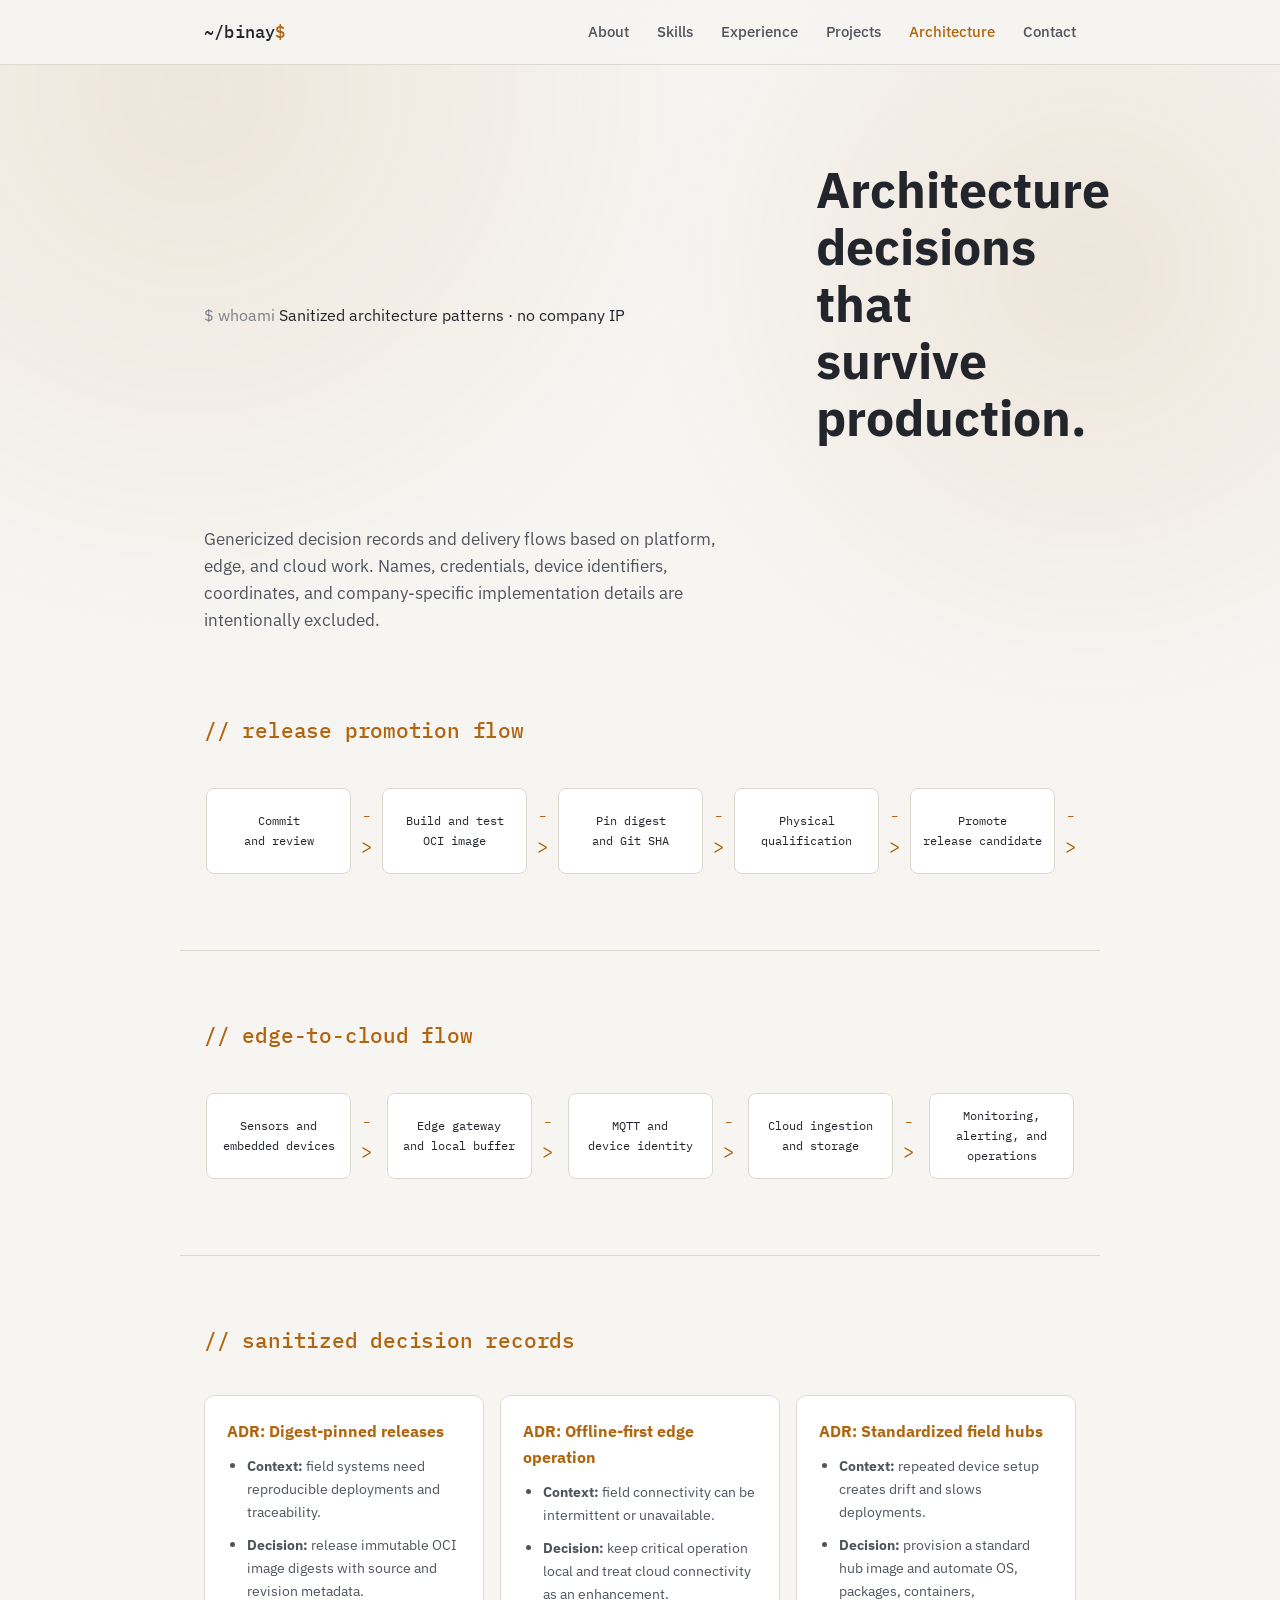
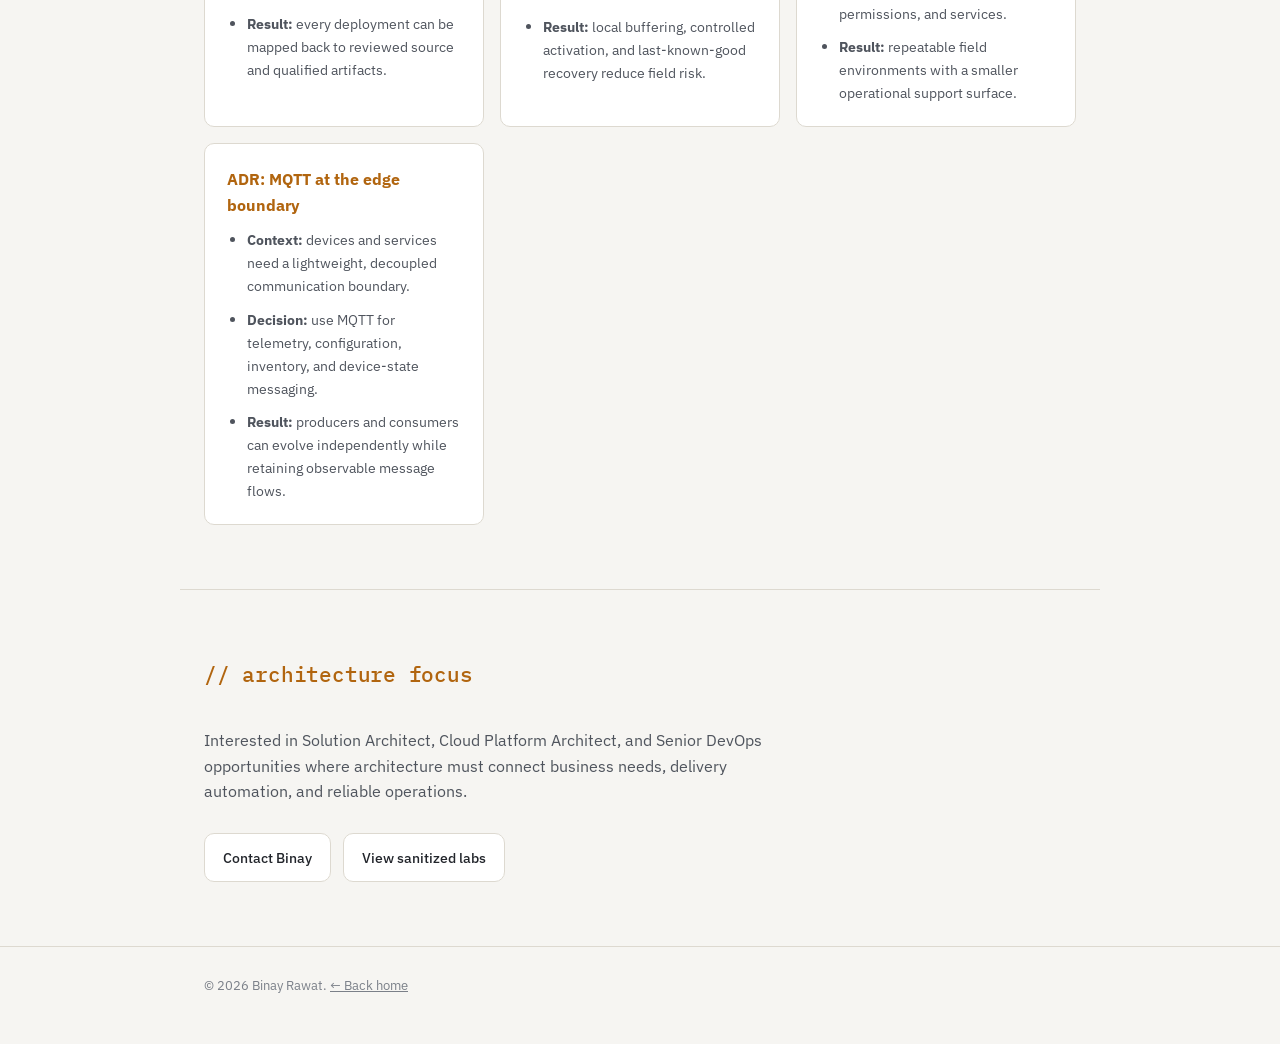
==== architecture.html @ 3ea73bff "Add sanitized architecture patterns" ====
<!DOCTYPE html>
<html lang="en">
<head>
<meta charset="UTF-8" />
<meta name="viewport" content="width=device-width, initial-scale=1.0" />
<title>Architecture — Binay Rawat</title>
<meta name="description" content="Sanitized architecture decisions and delivery flows by Binay Rawat." />
<link rel="icon" href="data:image/svg+xml,<svg xmlns=%22http://www.w3.org/2000/svg%22 viewBox=%220 0 100 100%22><text y=%22.9em%22 font-size=%2290%22>☁️</text></svg>" />
<link rel="preconnect" href="https://fonts.googleapis.com">
<link rel="preconnect" href="https://fonts.gstatic.com" crossorigin>
<link href="https://fonts.googleapis.com/css2?family=IBM+Plex+Sans:wght@400;500;600;700&family=IBM+Plex+Mono:wght@400;500;600&display=swap" rel="stylesheet">
<link rel="stylesheet" href="style.css" />
</head>
<body>

<div class="bg-grid" aria-hidden="true"></div>

<header class="site-header">
  <div class="wrap header-inner">
    <a class="brand" href="index.html">~/binay<span class="dot">$</span></a>
    <nav class="nav" id="nav">
      <a href="index.html#about">About</a>
      <a href="index.html#skills">Skills</a>
      <a href="index.html#experience">Experience</a>
      <a href="projects.html">Projects</a>
      <a href="architecture.html" class="nav-cta">Architecture</a>
      <a href="index.html#contact">Contact</a>
    </nav>
    <button class="nav-toggle" id="navToggle" aria-label="Toggle navigation" aria-expanded="false">
      <span></span><span></span><span></span>
    </button>
  </div>
</header>

<main>
  <section class="hero wrap" style="padding-bottom: 40px;">
    <p class="eyebrow">Sanitized architecture patterns · no company IP</p>
    <h1>Architecture decisions that survive production.</h1>
    <p class="hero-sub">
      Genericized decision records and delivery flows based on platform, edge, and cloud work.
      Names, credentials, device identifiers, coordinates, and company-specific implementation
      details are intentionally excluded.
    </p>
  </section>

  <section class="section wrap reveal" style="border-top: none; padding-top: 0;">
    <h2 class="section-title"><span>// release promotion flow</span></h2>
    <div class="flow" aria-label="Release promotion flow">
      <div class="flow-node">Commit<br>and review</div>
      <div class="flow-arrow">-&gt;</div>
      <div class="flow-node">Build and test<br>OCI image</div>
      <div class="flow-arrow">-&gt;</div>
      <div class="flow-node">Pin digest<br>and Git SHA</div>
      <div class="flow-arrow">-&gt;</div>
      <div class="flow-node">Physical<br>qualification</div>
      <div class="flow-arrow">-&gt;</div>
      <div class="flow-node">Promote<br>release candidate</div>
      <div class="flow-arrow">-&gt;</div>
      <div class="flow-node">Activate with<br>last-known-good fallback</div>
    </div>
  </section>

  <section class="section wrap reveal">
    <h2 class="section-title"><span>// edge-to-cloud flow</span></h2>
    <div class="flow" aria-label="Edge to cloud data flow">
      <div class="flow-node">Sensors and<br>embedded devices</div>
      <div class="flow-arrow">-&gt;</div>
      <div class="flow-node">Edge gateway<br>and local buffer</div>
      <div class="flow-arrow">-&gt;</div>
      <div class="flow-node">MQTT and<br>device identity</div>
      <div class="flow-arrow">-&gt;</div>
      <div class="flow-node">Cloud ingestion<br>and storage</div>
      <div class="flow-arrow">-&gt;</div>
      <div class="flow-node">Monitoring,<br>alerting, and operations</div>
    </div>
  </section>

  <section class="section wrap reveal">
    <h2 class="section-title"><span>// sanitized decision records</span></h2>
    <div class="architecture-grid">
      <article class="architecture-card">
        <h3>ADR: Digest-pinned releases</h3>
        <ul class="decision-list">
          <li><strong>Context:</strong> field systems need reproducible deployments and traceability.</li>
          <li><strong>Decision:</strong> release immutable OCI image digests with source and revision metadata.</li>
          <li><strong>Result:</strong> every deployment can be mapped back to reviewed source and qualified artifacts.</li>
        </ul>
      </article>
      <article class="architecture-card">
        <h3>ADR: Offline-first edge operation</h3>
        <ul class="decision-list">
          <li><strong>Context:</strong> field connectivity can be intermittent or unavailable.</li>
          <li><strong>Decision:</strong> keep critical operation local and treat cloud connectivity as an enhancement.</li>
          <li><strong>Result:</strong> local buffering, controlled activation, and last-known-good recovery reduce field risk.</li>
        </ul>
      </article>
      <article class="architecture-card">
        <h3>ADR: Standardized field hubs</h3>
        <ul class="decision-list">
          <li><strong>Context:</strong> repeated device setup creates drift and slows deployments.</li>
          <li><strong>Decision:</strong> provision a standard hub image and automate OS, packages, containers, permissions, and services.</li>
          <li><strong>Result:</strong> repeatable field environments with a smaller operational support surface.</li>
        </ul>
      </article>
      <article class="architecture-card">
        <h3>ADR: MQTT at the edge boundary</h3>
        <ul class="decision-list">
          <li><strong>Context:</strong> devices and services need a lightweight, decoupled communication boundary.</li>
          <li><strong>Decision:</strong> use MQTT for telemetry, configuration, inventory, and device-state messaging.</li>
          <li><strong>Result:</strong> producers and consumers can evolve independently while retaining observable message flows.</li>
        </ul>
      </article>
    </div>
  </section>

  <section class="section wrap reveal contact-section">
    <h2 class="section-title"><span>// architecture focus</span></h2>
    <p class="contact-lead">
      Interested in Solution Architect, Cloud Platform Architect, and Senior DevOps opportunities
      where architecture must connect business needs, delivery automation, and reliable operations.
    </p>
    <div class="contact-links">
      <a class="contact-link" href="index.html#contact">Contact Binay</a>
      <a class="contact-link" href="projects.html">View sanitized labs</a>
    </div>
  </section>
</main>

<footer class="site-footer">
  <div class="wrap">
    <p>© <span id="year"></span> Binay Rawat. <a href="index.html" class="footer-link">← Back home</a></p>
  </div>
</footer>

<script src="script.js"></script>
</body>
</html>
---- style.css ----
:root {
  --bg: #14171d;
  --bg-alt: #191d24;
  --surface: #1d222a;
  --surface-hover: #242a34;
  --border: #2c323c;
  --text: #e9ebee;
  --text-dim: #a3a9b3;
  --text-dimmer: #6f7580;
  --accent: #e8a33d;
  --accent-strong: #f2b955;
  --accent-soft: rgba(232, 163, 61, 0.14);
  --ok: #6fbf8b;
  --radius: 10px;
  --max-width: 920px;
  --font-display: 'IBM Plex Sans', system-ui, sans-serif;
  --font-mono: 'IBM Plex Mono', ui-monospace, SFMono-Regular, Menlo, monospace;
  --font-body: 'IBM Plex Sans', system-ui, -apple-system, sans-serif;
}

@media (prefers-color-scheme: light) {
  :root:not([data-theme="dark"]) {
    --bg: #f6f5f2;
    --bg-alt: #ffffff;
    --surface: #ffffff;
    --surface-hover: #efede8;
    --border: #ddd9d0;
    --text: #22252b;
    --text-dim: #4f545d;
    --text-dimmer: #7b8089;
    --accent: #b1650f;
    --accent-strong: #8f5109;
    --accent-soft: rgba(177, 101, 15, 0.1);
    --ok: #2f7d52;
  }
}

:root[data-theme="dark"] {
  --bg: #14171d;
  --bg-alt: #191d24;
  --surface: #1d222a;
  --surface-hover: #242a34;
  --border: #2c323c;
  --text: #e9ebee;
  --text-dim: #a3a9b3;
  --text-dimmer: #6f7580;
  --accent: #e8a33d;
  --accent-strong: #f2b955;
  --accent-soft: rgba(232, 163, 61, 0.14);
  --ok: #6fbf8b;
}

* { box-sizing: border-box; }

html { scroll-behavior: smooth; }

body {
  margin: 0;
  background: var(--bg);
  color: var(--text);
  font-family: var(--font-body);
  line-height: 1.6;
  -webkit-font-smoothing: antialiased;
}

.wrap {
  max-width: var(--max-width);
  margin: 0 auto;
  padding: 0 24px;
}

.bg-grid {
  position: fixed;
  inset: 0;
  z-index: -1;
  background-image:
    radial-gradient(circle at 15% 10%, var(--accent-soft), transparent 40%),
    radial-gradient(circle at 85% 30%, var(--accent-soft), transparent 35%);
  pointer-events: none;
}

/* Header */
.site-header {
  position: sticky;
  top: 0;
  z-index: 50;
  background: color-mix(in srgb, var(--bg) 85%, transparent);
  backdrop-filter: blur(10px);
  border-bottom: 1px solid var(--border);
}

.header-inner {
  display: flex;
  align-items: center;
  justify-content: space-between;
  height: 64px;
}

.brand {
  font-family: var(--font-mono);
  font-weight: 500;
  font-size: 1.05rem;
  color: var(--text);
  text-decoration: none;
  letter-spacing: 0.01em;
}
.brand .dot {
  color: var(--accent);
  animation: blink 1.4s steps(1) infinite;
}
@media (prefers-reduced-motion: reduce) {
  .brand .dot { animation: none; }
}
@keyframes blink {
  0%, 45% { opacity: 1; }
  50%, 100% { opacity: 0; }
}

.nav {
  display: flex;
  align-items: center;
  gap: 28px;
}
.nav a {
  color: var(--text-dim);
  text-decoration: none;
  font-size: 0.92rem;
  font-weight: 500;
  transition: color 0.15s ease;
}
.nav a:hover { color: var(--text); }
.nav-cta {
  color: var(--accent) !important;
}

.nav-toggle {
  display: none;
  flex-direction: column;
  justify-content: center;
  gap: 5px;
  width: 34px;
  height: 34px;
  background: none;
  border: 1px solid var(--border);
  border-radius: 8px;
  cursor: pointer;
}
.nav-toggle span {
  display: block;
  height: 2px;
  width: 16px;
  margin: 0 auto;
  background: var(--text);
  border-radius: 2px;
  transition: transform 0.2s ease, opacity 0.2s ease;
}

/* Hero */
.hero {
  padding: 96px 24px 72px;
  display: grid;
  grid-template-columns: minmax(0, 1fr) 260px;
  gap: 56px;
  align-items: center;
}
.hero-copy { min-width: 0; }
.profile-portrait {
  margin: 0;
  justify-self: end;
  width: 240px;
}
.profile-portrait img {
  display: block;
  width: 100%;
  aspect-ratio: 1;
  object-fit: cover;
  object-position: center top;
  border-radius: var(--radius);
  border: 1px solid var(--border);
  background: var(--surface);
}
.portrait-fallback {
  display: none;
  aspect-ratio: 1;
  place-items: center;
  border-radius: var(--radius);
  border: 1px solid var(--border);
  background: var(--surface);
  color: var(--accent);
  font-family: var(--font-display);
  font-size: 4rem;
  font-weight: 700;
}
.profile-portrait figcaption {
  margin-top: 14px;
  color: var(--text-dimmer);
  font-family: var(--font-mono);
  font-size: 0.68rem;
  line-height: 1.5;
  text-transform: uppercase;
}
}
.eyebrow {
  font-family: var(--font-mono);
  color: var(--accent);
  font-size: 0.82rem;
  font-weight: 500;
  letter-spacing: 0.02em;
  margin: 0 0 18px;
}
.eyebrow::before { content: "$ whoami "; color: var(--text-dimmer); }
.hero h1 {
  font-family: var(--font-display);
  font-size: clamp(2rem, 5vw, 3.1rem);
  line-height: 1.15;
  margin: 0 0 24px;
  font-weight: 700;
  max-width: 15ch;
}
.hero h1 span {
  color: var(--accent);
  font-size: 0.58em;
  line-height: 1.25;
}
.hero-sub {
  color: var(--text-dim);
  font-size: 1.05rem;
  max-width: 62ch;
  margin: 0 0 36px;
}
.hero-actions {
  display: flex;
  flex-wrap: wrap;
  gap: 12px;
  margin-bottom: 40px;
}
.btn {
  display: inline-flex;
  align-items: center;
  gap: 6px;
  padding: 11px 20px;
  border-radius: 10px;
  font-size: 0.92rem;
  font-weight: 600;
  text-decoration: none;
  transition: transform 0.15s ease, background 0.15s ease, border-color 0.15s ease;
  border: 1px solid transparent;
}
.btn:hover { transform: translateY(-1px); }
.btn-primary {
  background: var(--accent);
  color: #05201c;
}
.btn-primary:hover { background: var(--accent-strong); }
.btn-ghost {
  background: transparent;
  border-color: var(--border);
  color: var(--text);
}
.btn-ghost:hover { border-color: var(--accent); color: var(--accent); }

.hero-meta {
  display: flex;
  flex-wrap: wrap;
  gap: 18px;
  color: var(--text-dimmer);
  font-size: 0.88rem;
}

/* Sections */
.section {
  padding: 64px 24px;
  border-top: 1px solid var(--border);
}
.section-title {
  margin: 0 0 36px;
}
.section-title span {
  font-family: var(--font-mono);
  color: var(--accent);
  font-size: 1.3rem;
  font-weight: 500;
  letter-spacing: -0.01em;
}

/* About */
.about-grid { display: grid; gap: 20px; }
.about-text {
  color: var(--text-dim);
  max-width: 72ch;
  margin: 0;
}
.stat-row {
  display: flex;
  flex-wrap: wrap;
  gap: 32px;
  margin-top: 20px;
  padding-top: 24px;
  border-top: 1px solid var(--border);
}
.stat { display: flex; flex-direction: column; }
.stat strong {
  font-family: var(--font-mono);
  font-variant-numeric: tabular-nums;
  font-size: 1.5rem;
  color: var(--accent);
}
.stat span {
  color: var(--text-dimmer);
  font-size: 0.85rem;
}

/* Skills */
.skills-grid {
  display: grid;
  grid-template-columns: repeat(auto-fit, minmax(230px, 1fr));
  gap: 16px;
}
.skill-card {
  background: var(--surface);
  border: 1px solid var(--border);
  border-radius: var(--radius);
  padding: 20px;
  transition: border-color 0.15s ease, background 0.15s ease;
}
.skill-card:hover {
  border-color: var(--accent);
  background: var(--surface-hover);
}
.skill-card h3 {
  font-family: var(--font-display);
  font-size: 1rem;
  margin: 0 0 10px;
}
.skill-card p {
  color: var(--text-dim);
  font-size: 0.88rem;
  margin: 0;
  line-height: 1.55;
}

/* Timeline */
.timeline {
  display: grid;
  gap: 40px;
  position: relative;
}
.tl-item {
  display: grid;
  grid-template-columns: 16px 1fr;
  gap: 20px;
}
.tl-marker {
  width: 12px;
  height: 12px;
  border-radius: 50%;
  background: var(--accent);
  margin-top: 8px;
  box-shadow: 0 0 0 4px var(--accent-soft);
}
.tl-head {
  display: flex;
  flex-wrap: wrap;
  align-items: baseline;
  justify-content: space-between;
  gap: 8px;
}
.tl-head h3 {
  font-family: var(--font-display);
  font-size: 1.1rem;
  margin: 0;
}
.tl-head h3 span {
  color: var(--text-dimmer);
  font-weight: 400;
  font-size: 0.9rem;
}
.tl-date {
  font-family: var(--font-mono);
  color: var(--accent);
  font-size: 0.82rem;
  font-weight: 500;
  white-space: nowrap;
}
.tl-company {
  color: var(--text-dim);
  font-size: 0.9rem;
  margin: 4px 0 12px;
}
.tl-content ul {
  margin: 0;
  padding-left: 20px;
  color: var(--text-dim);
  font-size: 0.92rem;
}
.tl-content li { margin-bottom: 8px; }
.tl-content li:last-child { margin-bottom: 0; }

/* Highlights */
.highlight-grid {
  display: grid;
  grid-template-columns: repeat(auto-fit, minmax(260px, 1fr));
  gap: 16px;
}
.highlight-card {
  background: var(--surface);
  border: 1px solid var(--border);
  border-radius: var(--radius);
  padding: 22px;
}
.highlight-card h3 {
  font-family: var(--font-display);
  font-size: 1.02rem;
  margin: 0 0 10px;
  color: var(--accent);
}
.section-cta {
  margin: 24px 0 0;
}
.section-cta a {
  font-family: var(--font-mono);
  color: var(--accent);
  text-decoration: none;
  font-size: 0.9rem;
  border-bottom: 1px solid transparent;
  transition: border-color 0.15s ease;
}
.section-cta a:hover {
  border-bottom-color: var(--accent);
}

.highlight-card p {
  color: var(--text-dim);
  font-size: 0.9rem;
  margin: 0;
}

/* Architecture page */
.architecture-grid {
  display: grid;
  grid-template-columns: repeat(auto-fit, minmax(240px, 1fr));
  gap: 16px;
}
.architecture-card {
  background: var(--surface);
  border: 1px solid var(--border);
  border-radius: var(--radius);
  padding: 22px;
}
.architecture-card h3 {
  color: var(--accent);
  font-family: var(--font-display);
  font-size: 1.02rem;
  margin: 0 0 10px;
}
.architecture-card p,
.decision-list {
  color: var(--text-dim);
  font-size: 0.9rem;
  margin: 0;
}
.decision-list {
  padding-left: 20px;
}
.decision-list li { margin-bottom: 10px; }
.decision-list li:last-child { margin-bottom: 0; }
.flow {
  display: flex;
  align-items: stretch;
  gap: 10px;
  overflow-x: auto;
  padding: 4px 2px 12px;
}
.flow-node {
  flex: 1 0 145px;
  min-height: 78px;
  display: grid;
  place-items: center;
  padding: 12px;
  text-align: center;
  color: var(--text);
  background: var(--surface);
  border: 1px solid var(--border);
  border-radius: 8px;
  font-family: var(--font-mono);
  font-size: 0.78rem;
}
.flow-arrow {
  align-self: center;
  color: var(--accent);
  font-family: var(--font-mono);
  font-size: 1.2rem;
}

/* Credentials */
.cred-grid {
  display: grid;
  grid-template-columns: repeat(auto-fit, minmax(220px, 1fr));
  gap: 16px;
}
.cred-card {
  background: var(--surface);
  border: 1px solid var(--border);
  border-radius: var(--radius);
  padding: 18px 20px;
}
.cred-card h3 {
  font-size: 0.95rem;
  margin: 0 0 6px;
  font-family: var(--font-display);
}
.cred-card p {
  color: var(--text-dimmer);
  font-size: 0.85rem;
  margin: 0;
}

/* Contact */
.contact-section { text-align: left; }
.contact-lead {
  color: var(--text-dim);
  max-width: 60ch;
  margin: 0 0 28px;
}
.contact-links {
  display: flex;
  flex-wrap: wrap;
  gap: 12px;
}
.contact-link {
  background: var(--surface);
  border: 1px solid var(--border);
  color: var(--text);
  text-decoration: none;
  padding: 12px 18px;
  border-radius: 10px;
  font-size: 0.9rem;
  font-weight: 500;
  transition: border-color 0.15s ease, color 0.15s ease;
}
.contact-link:hover {
  border-color: var(--accent);
  color: var(--accent);
}

/* Footer */
.site-footer {
  border-top: 1px solid var(--border);
  padding: 28px 24px 48px;
}
.site-footer p {
  color: var(--text-dimmer);
  font-size: 0.82rem;
  margin: 0;
}
.footer-link {
  color: var(--text-dimmer);
}
.footer-link:hover { color: var(--accent); }

/* Lab pages */
.step-label {
  font-family: var(--font-mono);
  font-size: 0.85rem;
  color: var(--accent);
  margin: 20px 0 8px;
}
.step-label:first-of-type { margin-top: 0; }
pre {
  background: var(--bg);
  border: 1px solid var(--border);
  border-radius: 8px;
  padding: 14px 16px;
  overflow-x: auto;
  margin: 0 0 4px;
}
pre code {
  font-family: var(--font-mono);
  font-size: 0.82rem;
  color: var(--text);
  line-height: 1.6;
  white-space: pre;
}
.lab-list {
  margin: 0;
  padding-left: 20px;
  color: var(--text-dim);
  font-size: 0.92rem;
}
.lab-list li { margin-bottom: 8px; }
.lab-list li:last-child { margin-bottom: 0; }

/* Project tags */
.tag-row {
  margin: 14px 0 0;
  display: flex;
  flex-wrap: wrap;
  gap: 6px;
}
.tag {
  font-family: var(--font-mono);
  font-size: 0.76rem;
  color: var(--text-dim);
  background: var(--bg);
  border: 1px solid var(--border);
  border-radius: 999px;
  padding: 3px 10px;
}

/* Reveal animation */
.reveal {
  opacity: 0;
  transform: translateY(16px);
  transition: opacity 0.6s ease, transform 0.6s ease;
}
.reveal.is-visible {
  opacity: 1;
  transform: translateY(0);
}

/* Mobile */
@media (max-width: 720px) {
  .nav {
    position: fixed;
    top: 64px;
    left: 0;
    right: 0;
    background: var(--bg-alt);
    border-bottom: 1px solid var(--border);
    flex-direction: column;
    align-items: flex-start;
    gap: 0;
    padding: 8px 24px 16px;
    transform: translateY(-130%);
    transition: transform 0.2s ease;
  }
  .nav.is-open { transform: translateY(0); }
  .nav a {
    padding: 12px 0;
    width: 100%;
    border-bottom: 1px solid var(--border);
  }
  .nav a:last-child { border-bottom: none; }
  .nav-toggle { display: flex; }
  .hero {
    padding-top: 56px;
    grid-template-columns: 1fr;
    gap: 36px;
  }
  .profile-portrait {
    justify-self: start;
    width: min(100%, 220px);
  }
  .flow { align-items: stretch; }
}
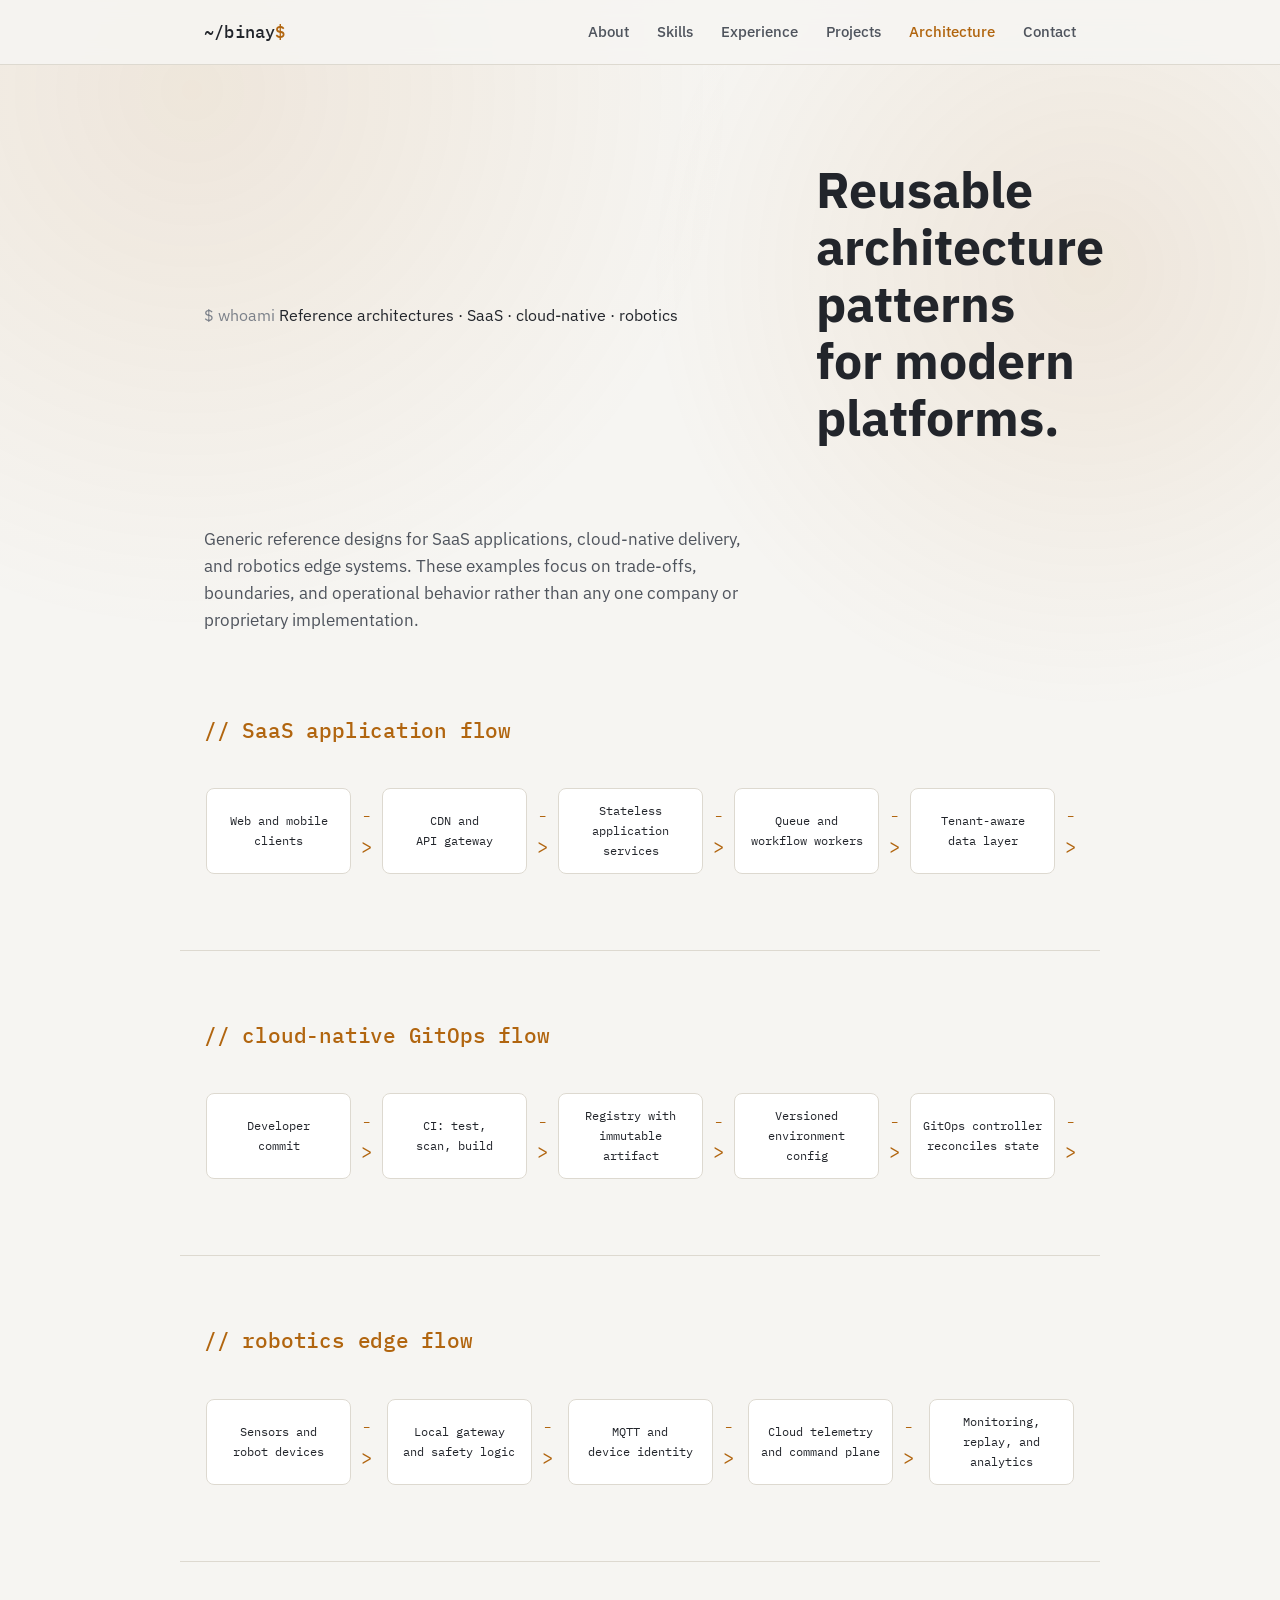
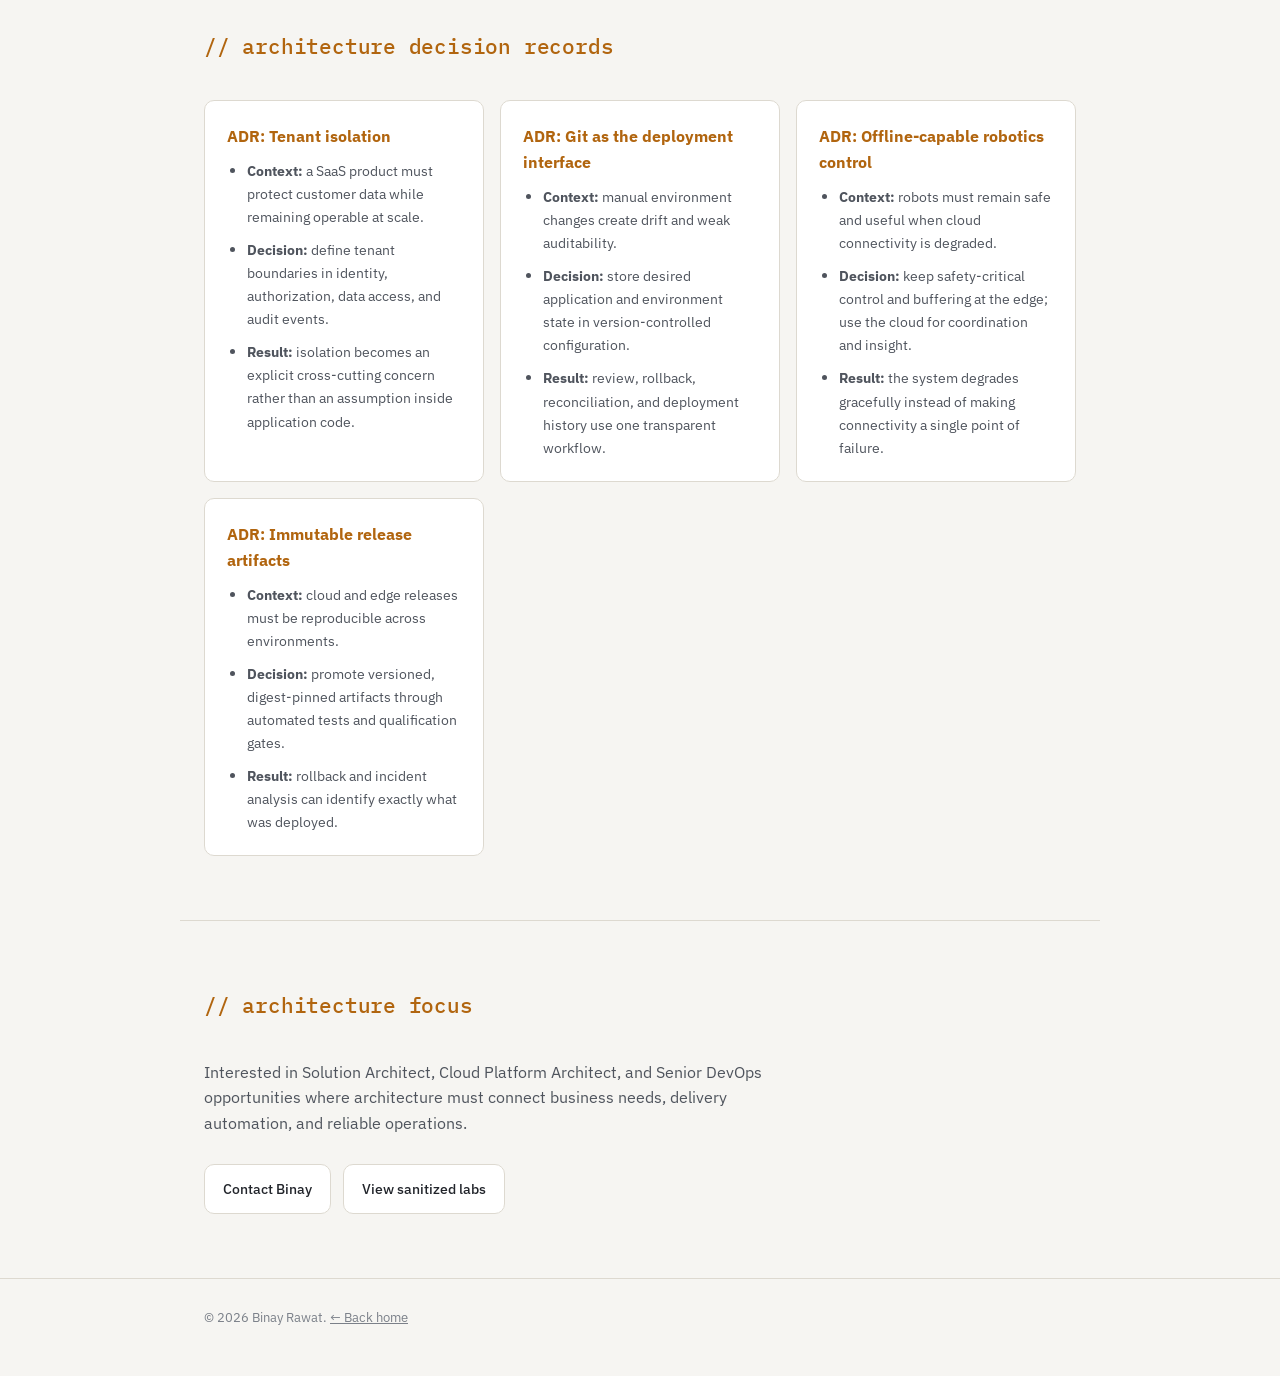
==== commit 49019666: "Add generic architecture reference designs" ====
--- a/architecture.html
+++ b/architecture.html
@@ -34,80 +34,97 @@
 
 <main>
   <section class="hero wrap" style="padding-bottom: 40px;">
-    <p class="eyebrow">Sanitized architecture patterns · no company IP</p>
-    <h1>Architecture decisions that survive production.</h1>
+    <p class="eyebrow">Reference architectures · SaaS · cloud-native · robotics</p>
+    <h1>Reusable architecture patterns for modern platforms.</h1>
     <p class="hero-sub">
-      Genericized decision records and delivery flows based on platform, edge, and cloud work.
-      Names, credentials, device identifiers, coordinates, and company-specific implementation
-      details are intentionally excluded.
+      Generic reference designs for SaaS applications, cloud-native delivery, and robotics edge
+      systems. These examples focus on trade-offs, boundaries, and operational behavior rather
+      than any one company or proprietary implementation.
     </p>
   </section>
 
   <section class="section wrap reveal" style="border-top: none; padding-top: 0;">
-    <h2 class="section-title"><span>// release promotion flow</span></h2>
-    <div class="flow" aria-label="Release promotion flow">
-      <div class="flow-node">Commit<br>and review</div>
+    <h2 class="section-title"><span>// SaaS application flow</span></h2>
+    <div class="flow" aria-label="SaaS application flow">
+      <div class="flow-node">Web and mobile<br>clients</div>
       <div class="flow-arrow">-&gt;</div>
-      <div class="flow-node">Build and test<br>OCI image</div>
+      <div class="flow-node">CDN and<br>API gateway</div>
       <div class="flow-arrow">-&gt;</div>
-      <div class="flow-node">Pin digest<br>and Git SHA</div>
+      <div class="flow-node">Stateless<br>application services</div>
       <div class="flow-arrow">-&gt;</div>
-      <div class="flow-node">Physical<br>qualification</div>
+      <div class="flow-node">Queue and<br>workflow workers</div>
       <div class="flow-arrow">-&gt;</div>
-      <div class="flow-node">Promote<br>release candidate</div>
+      <div class="flow-node">Tenant-aware<br>data layer</div>
       <div class="flow-arrow">-&gt;</div>
-      <div class="flow-node">Activate with<br>last-known-good fallback</div>
+      <div class="flow-node">Logs, metrics,<br>and audit trail</div>
     </div>
   </section>
 
   <section class="section wrap reveal">
-    <h2 class="section-title"><span>// edge-to-cloud flow</span></h2>
-    <div class="flow" aria-label="Edge to cloud data flow">
-      <div class="flow-node">Sensors and<br>embedded devices</div>
+    <h2 class="section-title"><span>// cloud-native GitOps flow</span></h2>
+    <div class="flow" aria-label="Cloud-native GitOps flow">
+      <div class="flow-node">Developer<br>commit</div>
       <div class="flow-arrow">-&gt;</div>
-      <div class="flow-node">Edge gateway<br>and local buffer</div>
+      <div class="flow-node">CI: test,<br>scan, build</div>
       <div class="flow-arrow">-&gt;</div>
-      <div class="flow-node">MQTT and<br>device identity</div>
+      <div class="flow-node">Registry with<br>immutable artifact</div>
       <div class="flow-arrow">-&gt;</div>
-      <div class="flow-node">Cloud ingestion<br>and storage</div>
+      <div class="flow-node">Versioned<br>environment config</div>
       <div class="flow-arrow">-&gt;</div>
-      <div class="flow-node">Monitoring,<br>alerting, and operations</div>
+      <div class="flow-node">GitOps controller<br>reconciles state</div>
+      <div class="flow-arrow">-&gt;</div>
+      <div class="flow-node">Progressive delivery<br>and observability</div>
     </div>
   </section>
 
   <section class="section wrap reveal">
-    <h2 class="section-title"><span>// sanitized decision records</span></h2>
+    <h2 class="section-title"><span>// robotics edge flow</span></h2>
+    <div class="flow" aria-label="Robotics edge flow">
+      <div class="flow-node">Sensors and<br>robot devices</div>
+      <div class="flow-arrow">-&gt;</div>
+      <div class="flow-node">Local gateway<br>and safety logic</div>
+      <div class="flow-arrow">-&gt;</div>
+      <div class="flow-node">MQTT and<br>device identity</div>
+      <div class="flow-arrow">-&gt;</div>
+      <div class="flow-node">Cloud telemetry<br>and command plane</div>
+      <div class="flow-arrow">-&gt;</div>
+      <div class="flow-node">Monitoring,<br>replay, and analytics</div>
+    </div>
+  </section>
+
+  <section class="section wrap reveal">
+    <h2 class="section-title"><span>// architecture decision records</span></h2>
     <div class="architecture-grid">
       <article class="architecture-card">
-        <h3>ADR: Digest-pinned releases</h3>
+        <h3>ADR: Tenant isolation</h3>
         <ul class="decision-list">
-          <li><strong>Context:</strong> field systems need reproducible deployments and traceability.</li>
-          <li><strong>Decision:</strong> release immutable OCI image digests with source and revision metadata.</li>
-          <li><strong>Result:</strong> every deployment can be mapped back to reviewed source and qualified artifacts.</li>
+          <li><strong>Context:</strong> a SaaS product must protect customer data while remaining operable at scale.</li>
+          <li><strong>Decision:</strong> define tenant boundaries in identity, authorization, data access, and audit events.</li>
+          <li><strong>Result:</strong> isolation becomes an explicit cross-cutting concern rather than an assumption inside application code.</li>
         </ul>
       </article>
       <article class="architecture-card">
-        <h3>ADR: Offline-first edge operation</h3>
+        <h3>ADR: Git as the deployment interface</h3>
         <ul class="decision-list">
-          <li><strong>Context:</strong> field connectivity can be intermittent or unavailable.</li>
-          <li><strong>Decision:</strong> keep critical operation local and treat cloud connectivity as an enhancement.</li>
-          <li><strong>Result:</strong> local buffering, controlled activation, and last-known-good recovery reduce field risk.</li>
+          <li><strong>Context:</strong> manual environment changes create drift and weak auditability.</li>
+          <li><strong>Decision:</strong> store desired application and environment state in version-controlled configuration.</li>
+          <li><strong>Result:</strong> review, rollback, reconciliation, and deployment history use one transparent workflow.</li>
         </ul>
       </article>
       <article class="architecture-card">
-        <h3>ADR: Standardized field hubs</h3>
+        <h3>ADR: Offline-capable robotics control</h3>
         <ul class="decision-list">
-          <li><strong>Context:</strong> repeated device setup creates drift and slows deployments.</li>
-          <li><strong>Decision:</strong> provision a standard hub image and automate OS, packages, containers, permissions, and services.</li>
-          <li><strong>Result:</strong> repeatable field environments with a smaller operational support surface.</li>
+          <li><strong>Context:</strong> robots must remain safe and useful when cloud connectivity is degraded.</li>
+          <li><strong>Decision:</strong> keep safety-critical control and buffering at the edge; use the cloud for coordination and insight.</li>
+          <li><strong>Result:</strong> the system degrades gracefully instead of making connectivity a single point of failure.</li>
         </ul>
       </article>
       <article class="architecture-card">
-        <h3>ADR: MQTT at the edge boundary</h3>
+        <h3>ADR: Immutable release artifacts</h3>
         <ul class="decision-list">
-          <li><strong>Context:</strong> devices and services need a lightweight, decoupled communication boundary.</li>
-          <li><strong>Decision:</strong> use MQTT for telemetry, configuration, inventory, and device-state messaging.</li>
-          <li><strong>Result:</strong> producers and consumers can evolve independently while retaining observable message flows.</li>
+          <li><strong>Context:</strong> cloud and edge releases must be reproducible across environments.</li>
+          <li><strong>Decision:</strong> promote versioned, digest-pinned artifacts through automated tests and qualification gates.</li>
+          <li><strong>Result:</strong> rollback and incident analysis can identify exactly what was deployed.</li>
         </ul>
       </article>
     </div>
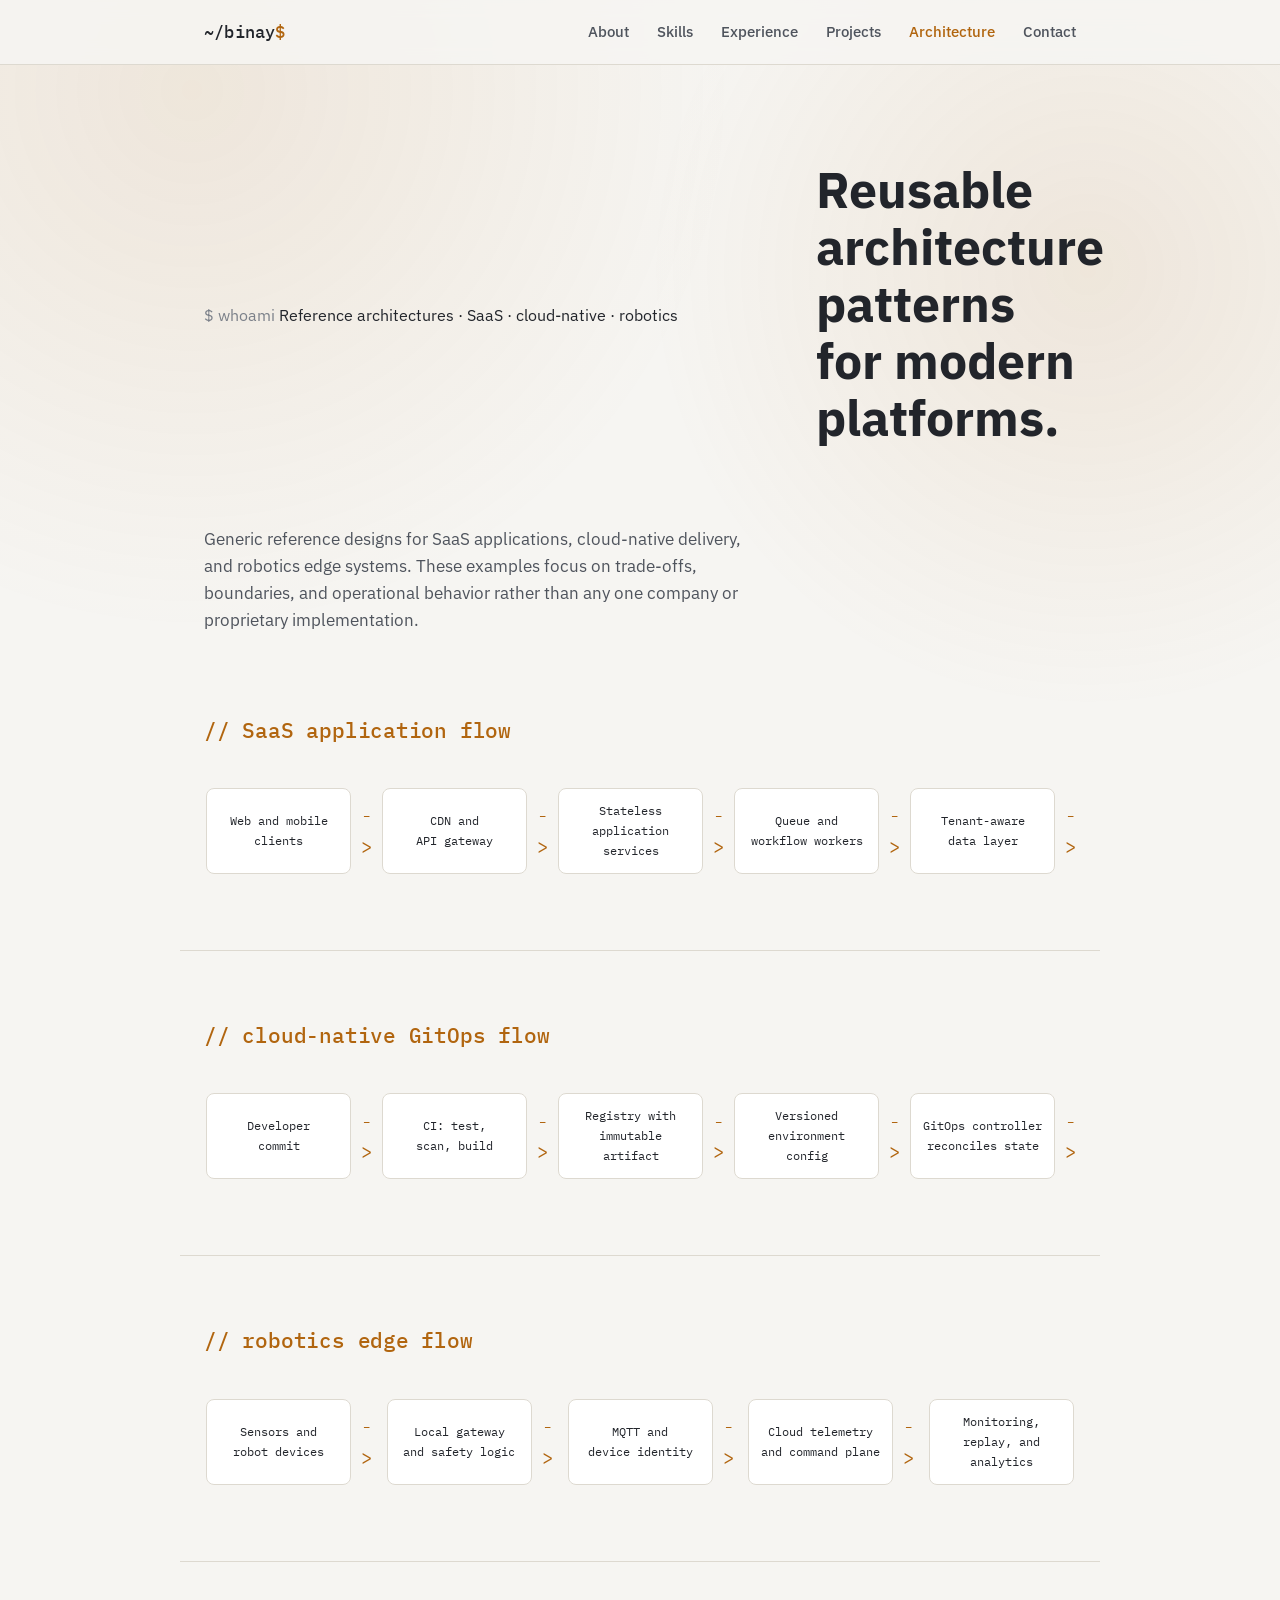
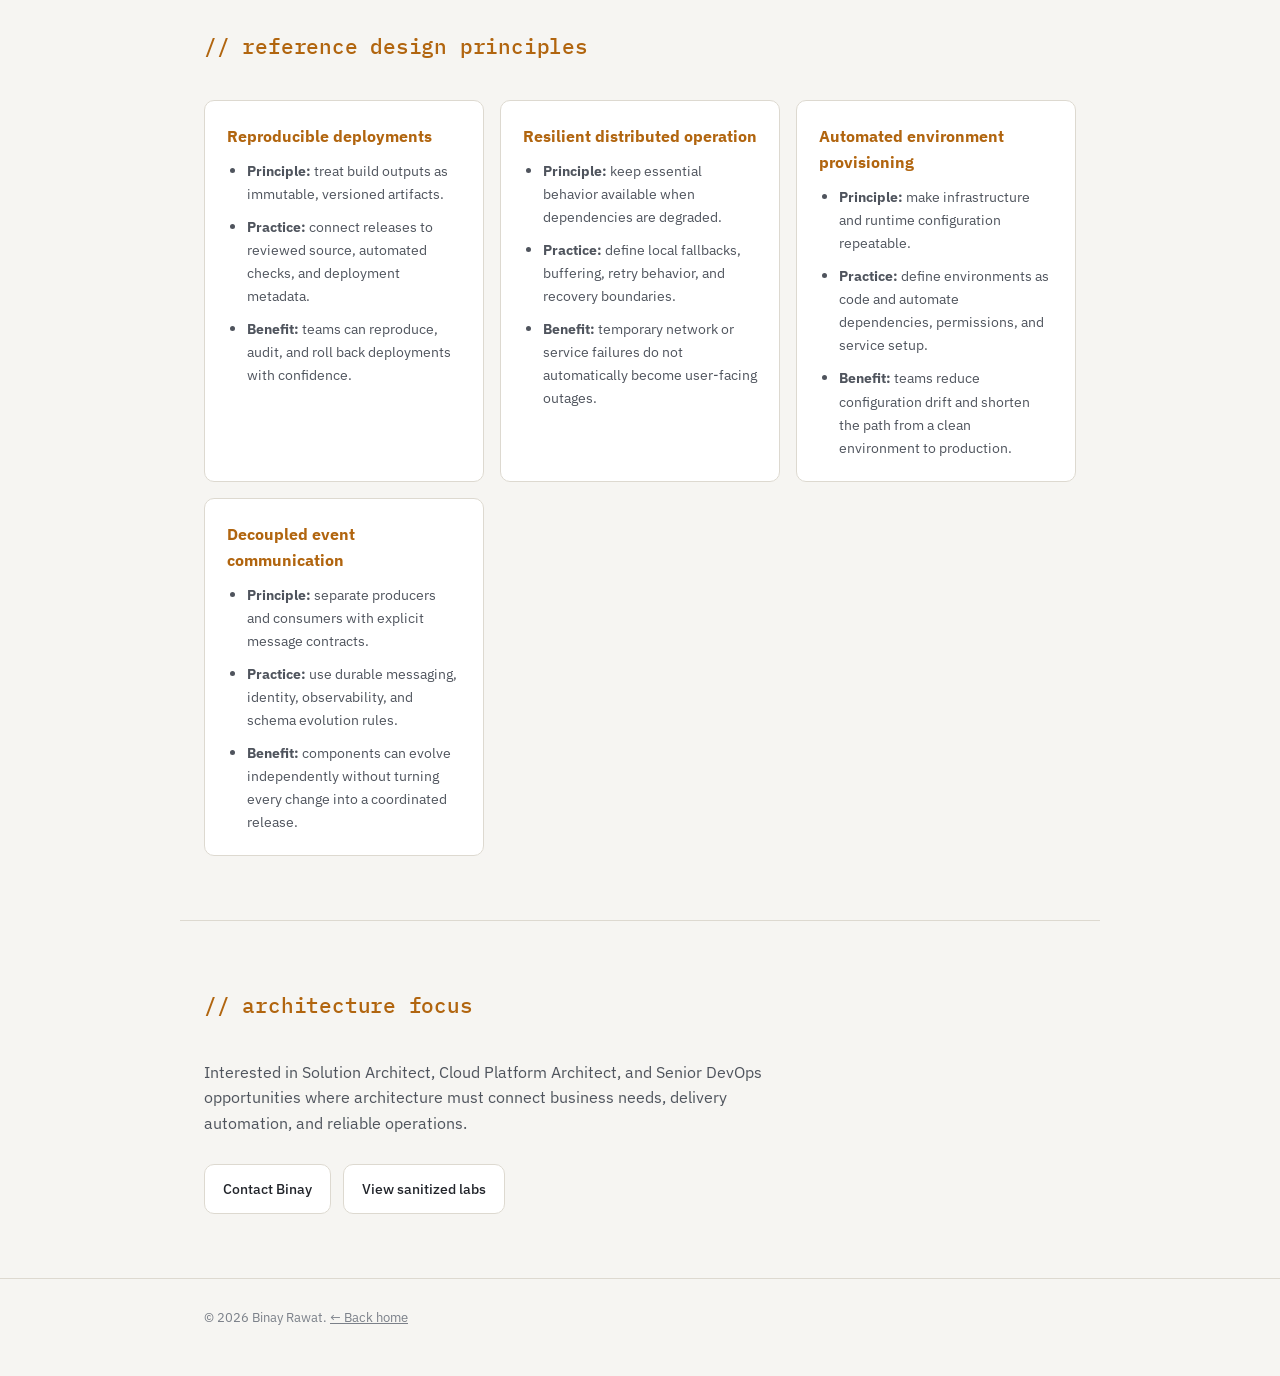
==== commit 213d65d0: "Make architecture principles public-safe" ====
--- a/architecture.html
+++ b/architecture.html
@@ -93,38 +93,38 @@
   </section>
 
   <section class="section wrap reveal">
-    <h2 class="section-title"><span>// architecture decision records</span></h2>
+    <h2 class="section-title"><span>// reference design principles</span></h2>
     <div class="architecture-grid">
       <article class="architecture-card">
-        <h3>ADR: Tenant isolation</h3>
+        <h3>Reproducible deployments</h3>
         <ul class="decision-list">
-          <li><strong>Context:</strong> a SaaS product must protect customer data while remaining operable at scale.</li>
-          <li><strong>Decision:</strong> define tenant boundaries in identity, authorization, data access, and audit events.</li>
-          <li><strong>Result:</strong> isolation becomes an explicit cross-cutting concern rather than an assumption inside application code.</li>
+          <li><strong>Principle:</strong> treat build outputs as immutable, versioned artifacts.</li>
+          <li><strong>Practice:</strong> connect releases to reviewed source, automated checks, and deployment metadata.</li>
+          <li><strong>Benefit:</strong> teams can reproduce, audit, and roll back deployments with confidence.</li>
         </ul>
       </article>
       <article class="architecture-card">
-        <h3>ADR: Git as the deployment interface</h3>
+        <h3>Resilient distributed operation</h3>
         <ul class="decision-list">
-          <li><strong>Context:</strong> manual environment changes create drift and weak auditability.</li>
-          <li><strong>Decision:</strong> store desired application and environment state in version-controlled configuration.</li>
-          <li><strong>Result:</strong> review, rollback, reconciliation, and deployment history use one transparent workflow.</li>
+          <li><strong>Principle:</strong> keep essential behavior available when dependencies are degraded.</li>
+          <li><strong>Practice:</strong> define local fallbacks, buffering, retry behavior, and recovery boundaries.</li>
+          <li><strong>Benefit:</strong> temporary network or service failures do not automatically become user-facing outages.</li>
         </ul>
       </article>
       <article class="architecture-card">
-        <h3>ADR: Offline-capable robotics control</h3>
+        <h3>Automated environment provisioning</h3>
         <ul class="decision-list">
-          <li><strong>Context:</strong> robots must remain safe and useful when cloud connectivity is degraded.</li>
-          <li><strong>Decision:</strong> keep safety-critical control and buffering at the edge; use the cloud for coordination and insight.</li>
-          <li><strong>Result:</strong> the system degrades gracefully instead of making connectivity a single point of failure.</li>
+          <li><strong>Principle:</strong> make infrastructure and runtime configuration repeatable.</li>
+          <li><strong>Practice:</strong> define environments as code and automate dependencies, permissions, and service setup.</li>
+          <li><strong>Benefit:</strong> teams reduce configuration drift and shorten the path from a clean environment to production.</li>
         </ul>
       </article>
       <article class="architecture-card">
-        <h3>ADR: Immutable release artifacts</h3>
+        <h3>Decoupled event communication</h3>
         <ul class="decision-list">
-          <li><strong>Context:</strong> cloud and edge releases must be reproducible across environments.</li>
-          <li><strong>Decision:</strong> promote versioned, digest-pinned artifacts through automated tests and qualification gates.</li>
-          <li><strong>Result:</strong> rollback and incident analysis can identify exactly what was deployed.</li>
+          <li><strong>Principle:</strong> separate producers and consumers with explicit message contracts.</li>
+          <li><strong>Practice:</strong> use durable messaging, identity, observability, and schema evolution rules.</li>
+          <li><strong>Benefit:</strong> components can evolve independently without turning every change into a coordinated release.</li>
         </ul>
       </article>
     </div>
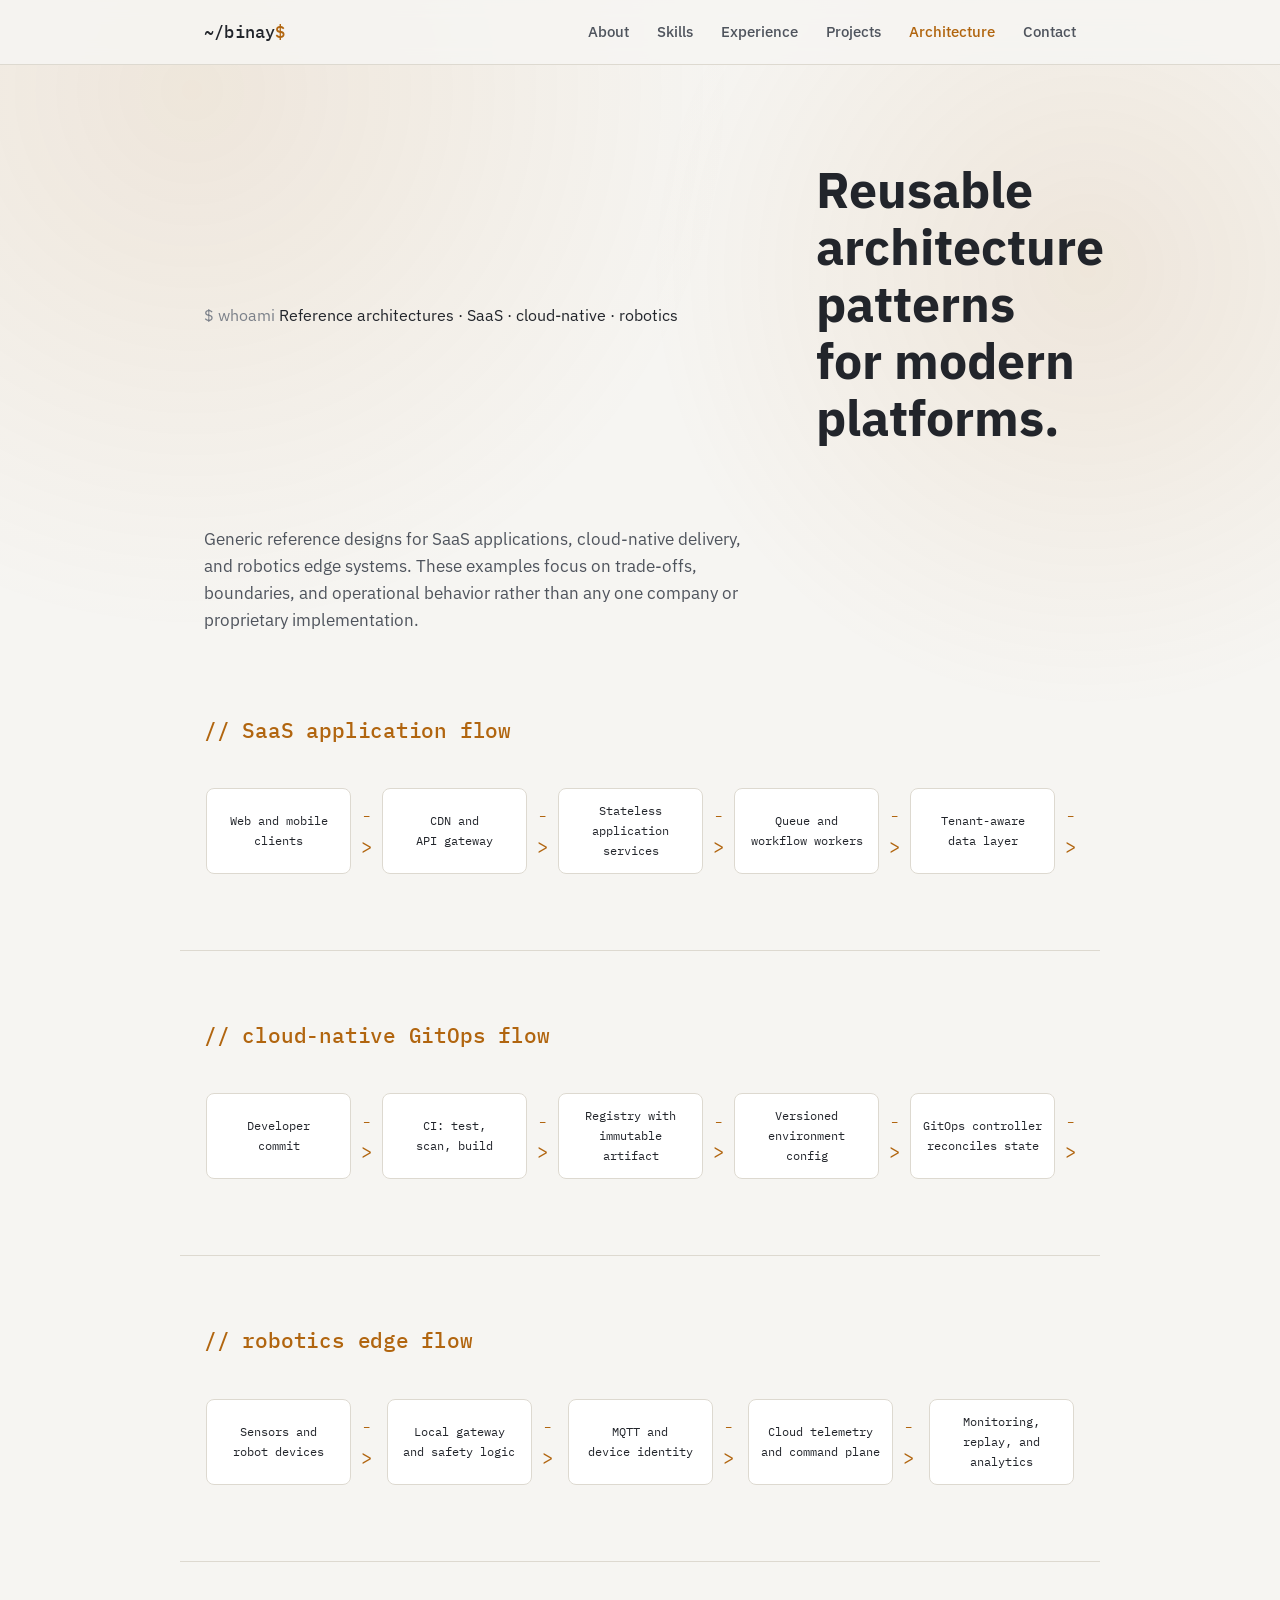
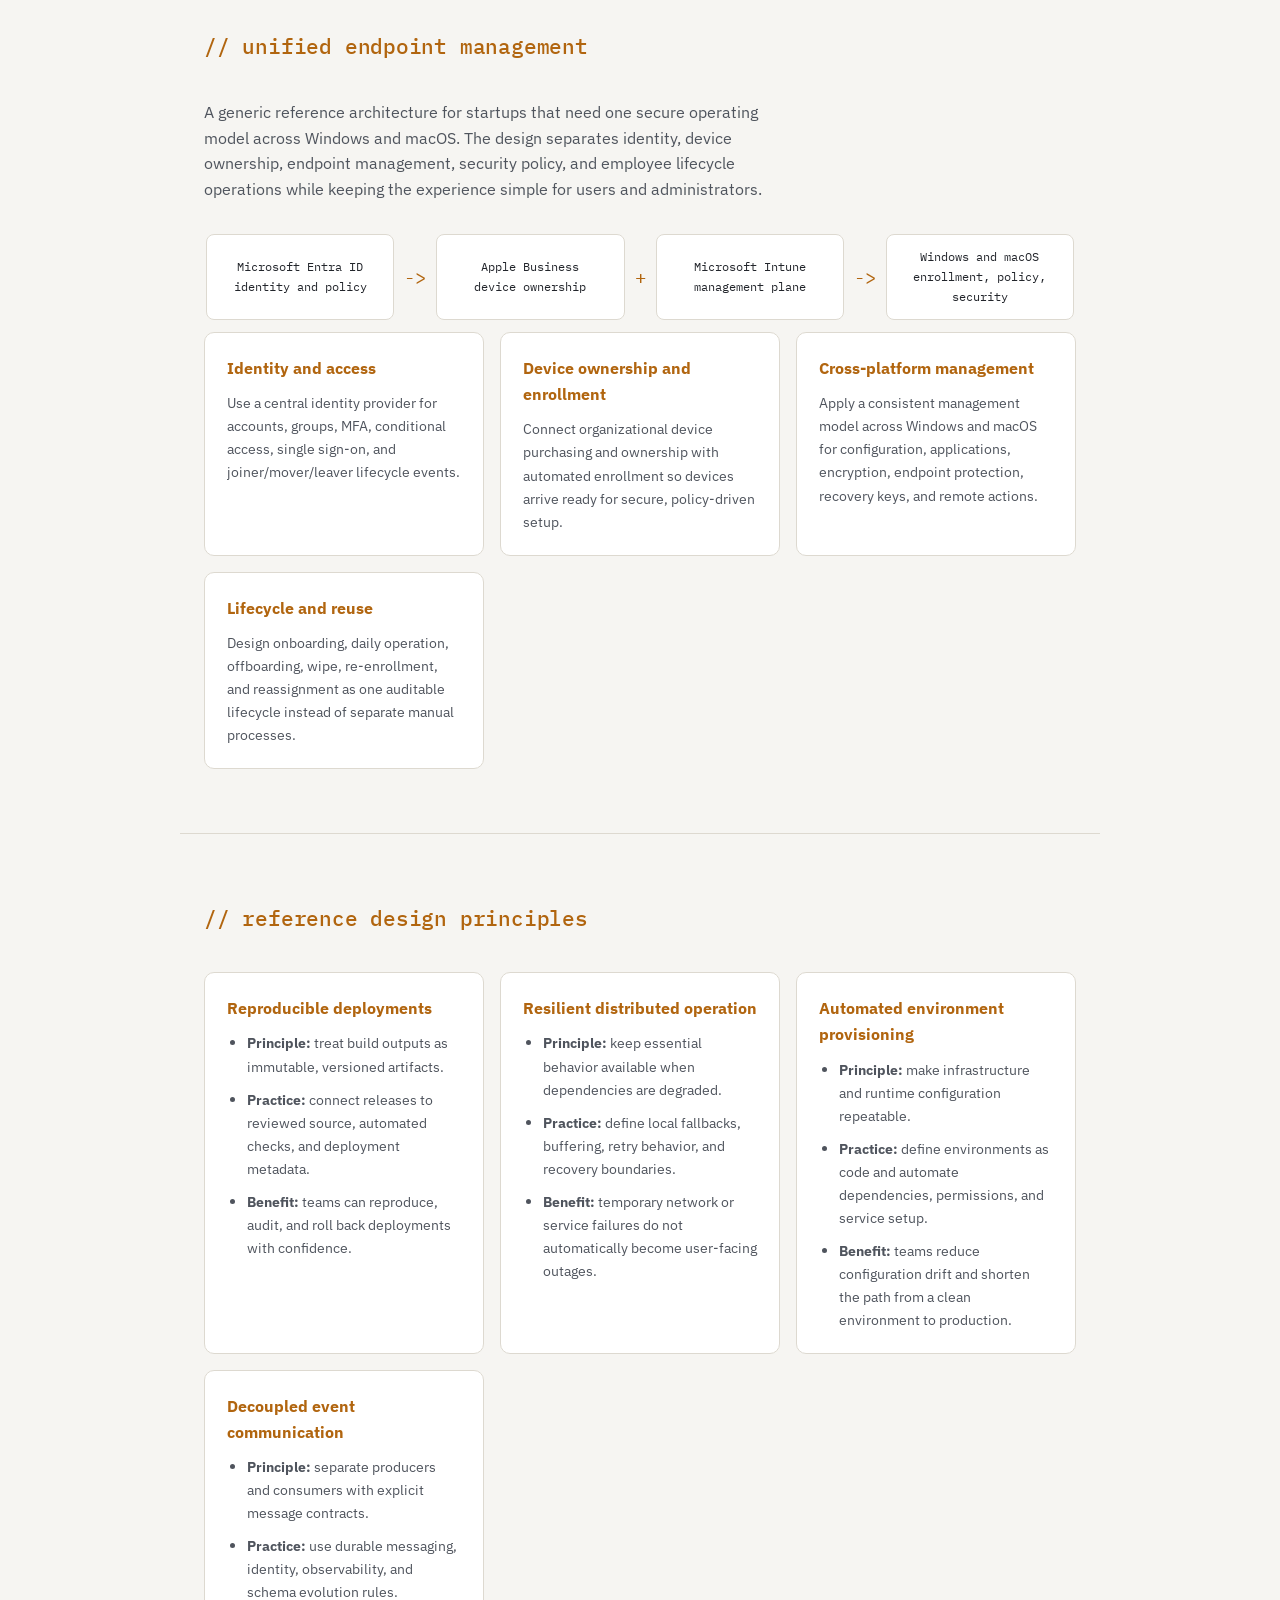
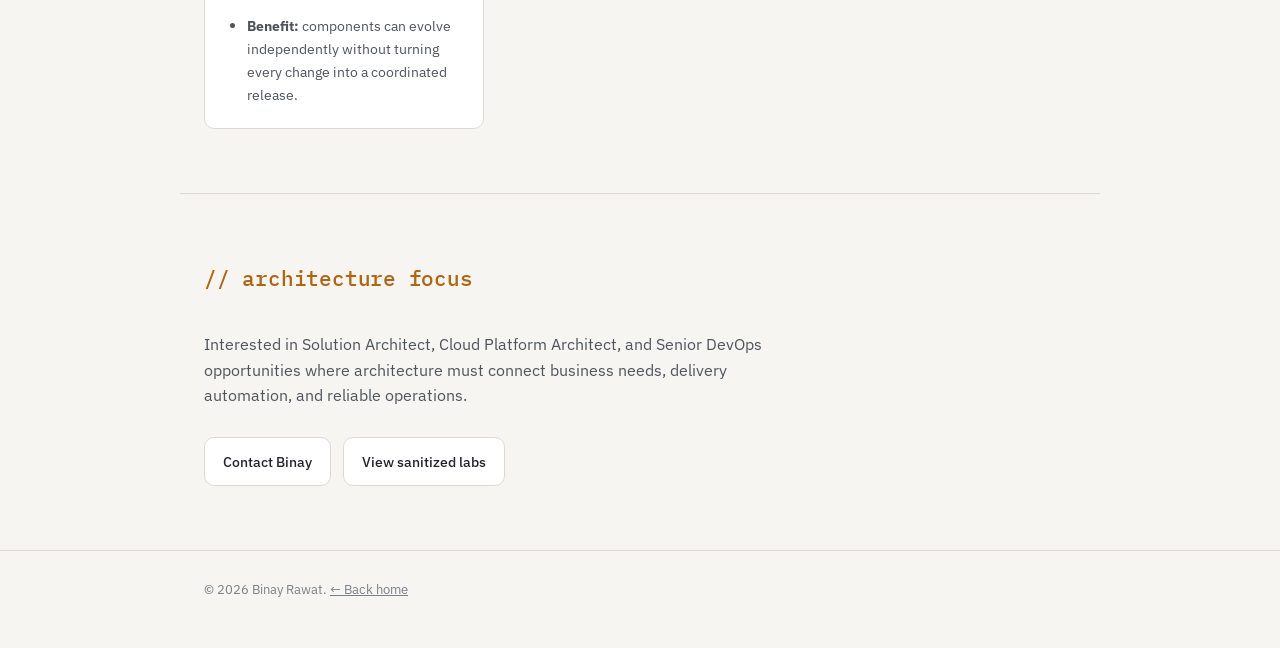
==== commit afcf15ac: "Add endpoint management architecture" ====
--- a/architecture.html
+++ b/architecture.html
@@ -93,6 +93,43 @@
   </section>
 
   <section class="section wrap reveal">
+    <h2 class="section-title"><span>// unified endpoint management</span></h2>
+    <p class="contact-lead">
+      A generic reference architecture for startups that need one secure operating model across
+      Windows and macOS. The design separates identity, device ownership, endpoint management,
+      security policy, and employee lifecycle operations while keeping the experience simple for
+      users and administrators.
+    </p>
+    <div class="flow" aria-label="Unified endpoint management flow">
+      <div class="flow-node">Microsoft Entra ID<br>identity and policy</div>
+      <div class="flow-arrow">-&gt;</div>
+      <div class="flow-node">Apple Business<br>device ownership</div>
+      <div class="flow-arrow">+</div>
+      <div class="flow-node">Microsoft Intune<br>management plane</div>
+      <div class="flow-arrow">-&gt;</div>
+      <div class="flow-node">Windows and macOS<br>enrollment, policy, security</div>
+    </div>
+    <div class="architecture-grid">
+      <article class="architecture-card">
+        <h3>Identity and access</h3>
+        <p>Use a central identity provider for accounts, groups, MFA, conditional access, single sign-on, and joiner/mover/leaver lifecycle events.</p>
+      </article>
+      <article class="architecture-card">
+        <h3>Device ownership and enrollment</h3>
+        <p>Connect organizational device purchasing and ownership with automated enrollment so devices arrive ready for secure, policy-driven setup.</p>
+      </article>
+      <article class="architecture-card">
+        <h3>Cross-platform management</h3>
+        <p>Apply a consistent management model across Windows and macOS for configuration, applications, encryption, endpoint protection, recovery keys, and remote actions.</p>
+      </article>
+      <article class="architecture-card">
+        <h3>Lifecycle and reuse</h3>
+        <p>Design onboarding, daily operation, offboarding, wipe, re-enrollment, and reassignment as one auditable lifecycle instead of separate manual processes.</p>
+      </article>
+    </div>
+  </section>
+
+  <section class="section wrap reveal">
     <h2 class="section-title"><span>// reference design principles</span></h2>
     <div class="architecture-grid">
       <article class="architecture-card">
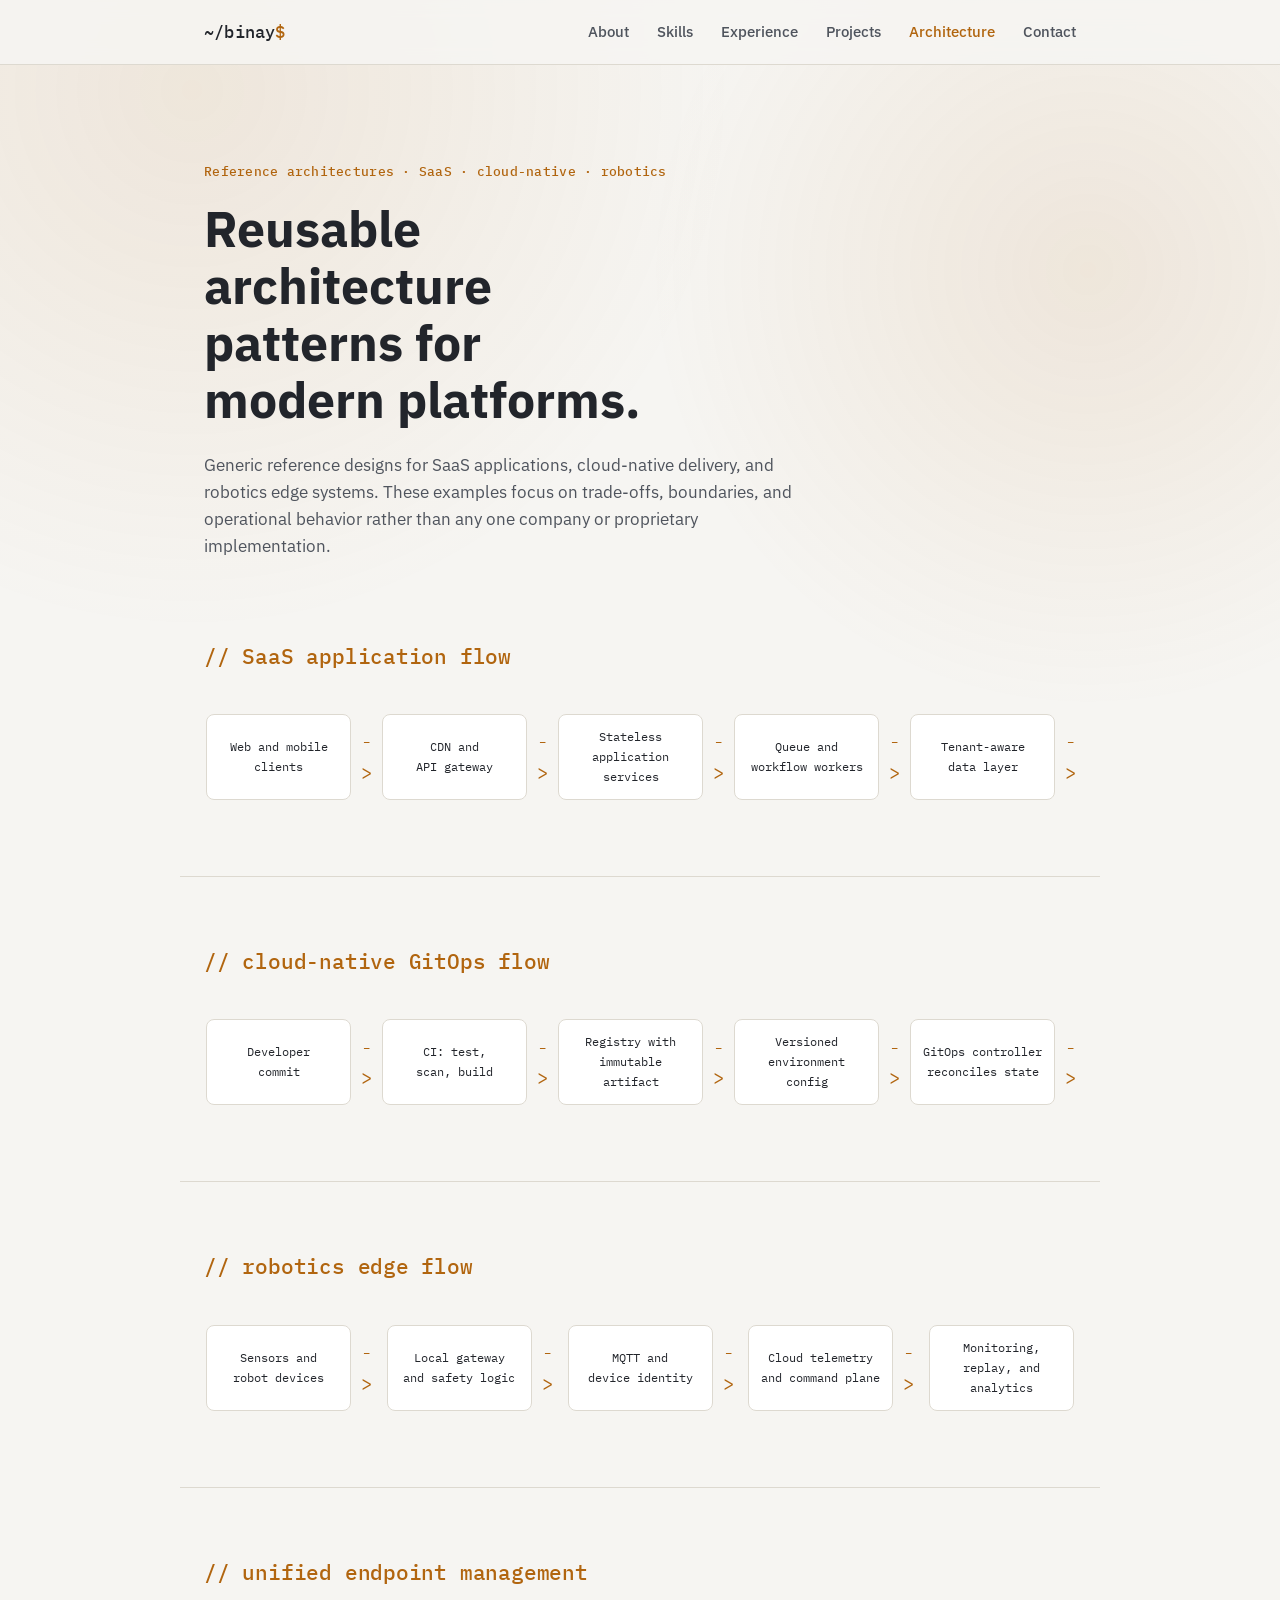
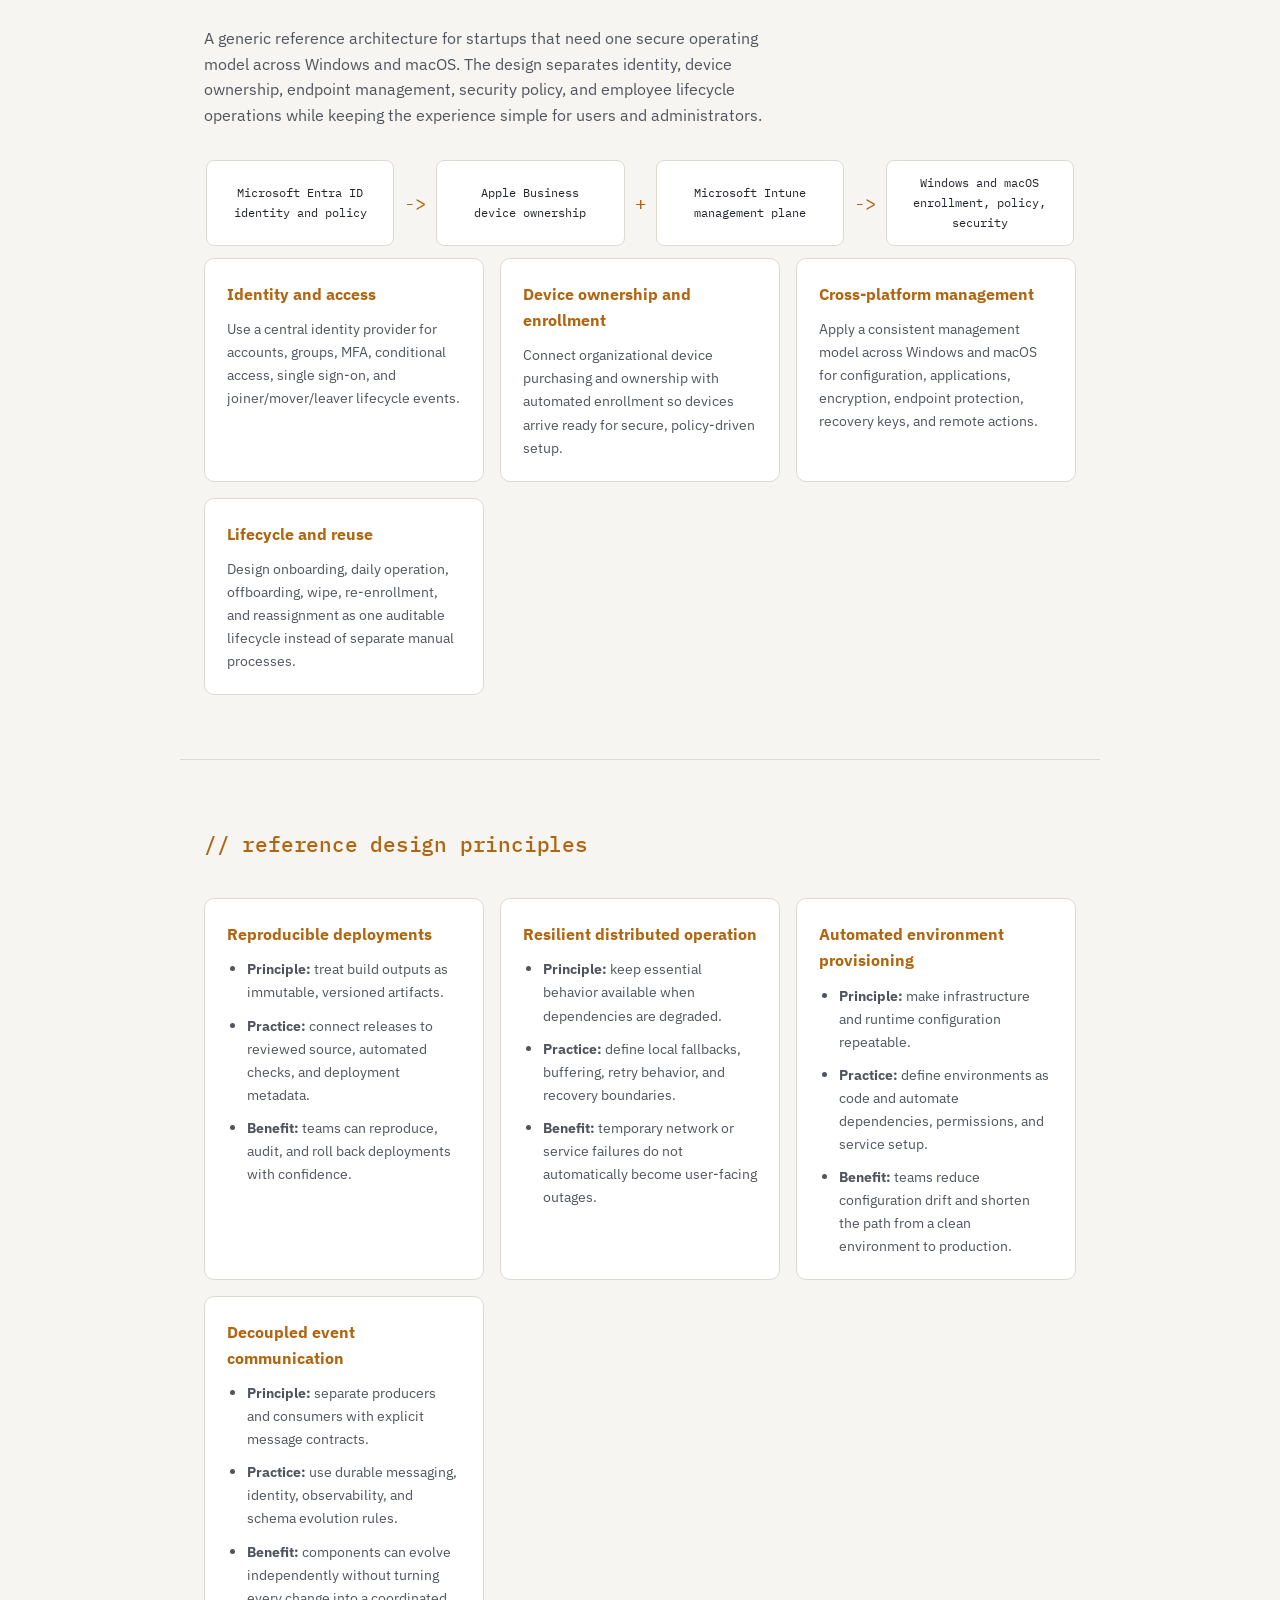
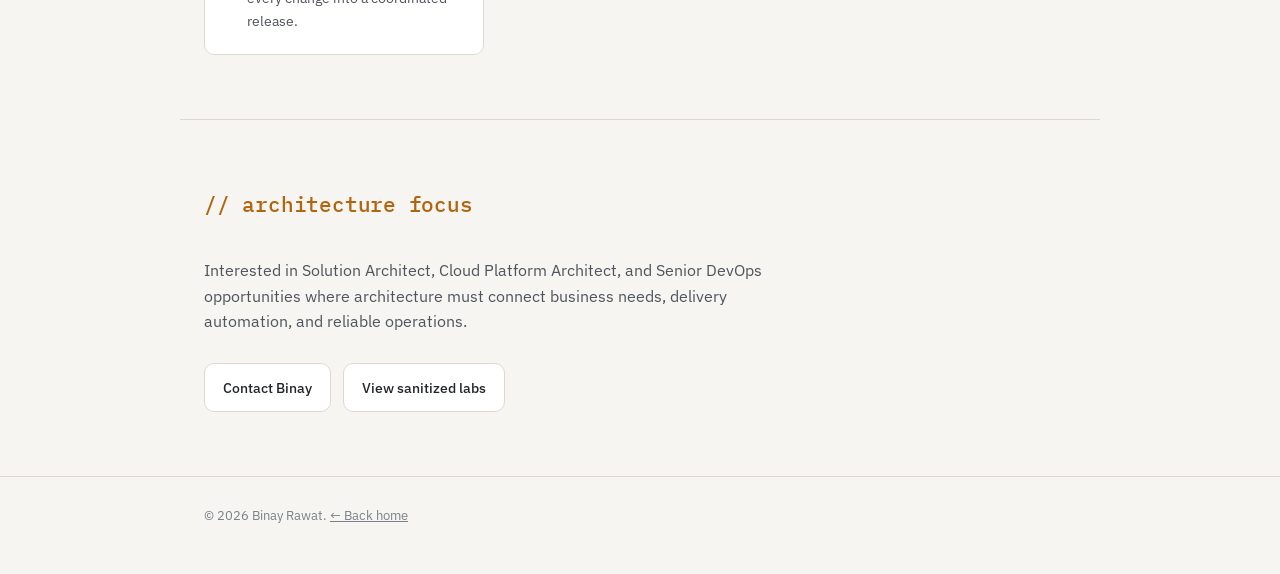
==== commit 9187f978: "Fix stray CSS brace and subpage hero layout - Remove stray } that dropped the .eyebrow rule on every" ====
--- a/architecture.html
+++ b/architecture.html
@@ -33,7 +33,7 @@
 </header>
 
 <main>
-  <section class="hero wrap" style="padding-bottom: 40px;">
+  <section class="hero hero--simple wrap" style="padding-bottom: 40px;">
     <p class="eyebrow">Reference architectures · SaaS · cloud-native · robotics</p>
     <h1>Reusable architecture patterns for modern platforms.</h1>
     <p class="hero-sub">
--- a/style.css
+++ b/style.css
@@ -199,7 +199,8 @@
   line-height: 1.5;
   text-transform: uppercase;
 }
-}
+.hero--simple { display: block; }
+.hero--simple h1 { max-width: 24ch; }
 .eyebrow {
   font-family: var(--font-mono);
   color: var(--accent);
@@ -208,7 +209,7 @@
   letter-spacing: 0.02em;
   margin: 0 0 18px;
 }
-.eyebrow::before { content: "$ whoami "; color: var(--text-dimmer); }
+.hero-copy .eyebrow::before { content: "$ whoami "; color: var(--text-dimmer); }
 .hero h1 {
   font-family: var(--font-display);
   font-size: clamp(2rem, 5vw, 3.1rem);
@@ -513,6 +514,7 @@
   color: var(--text-dimmer);
   font-size: 0.85rem;
   margin: 0;
+  overflow-wrap: anywhere;
 }
 
 /* Contact */
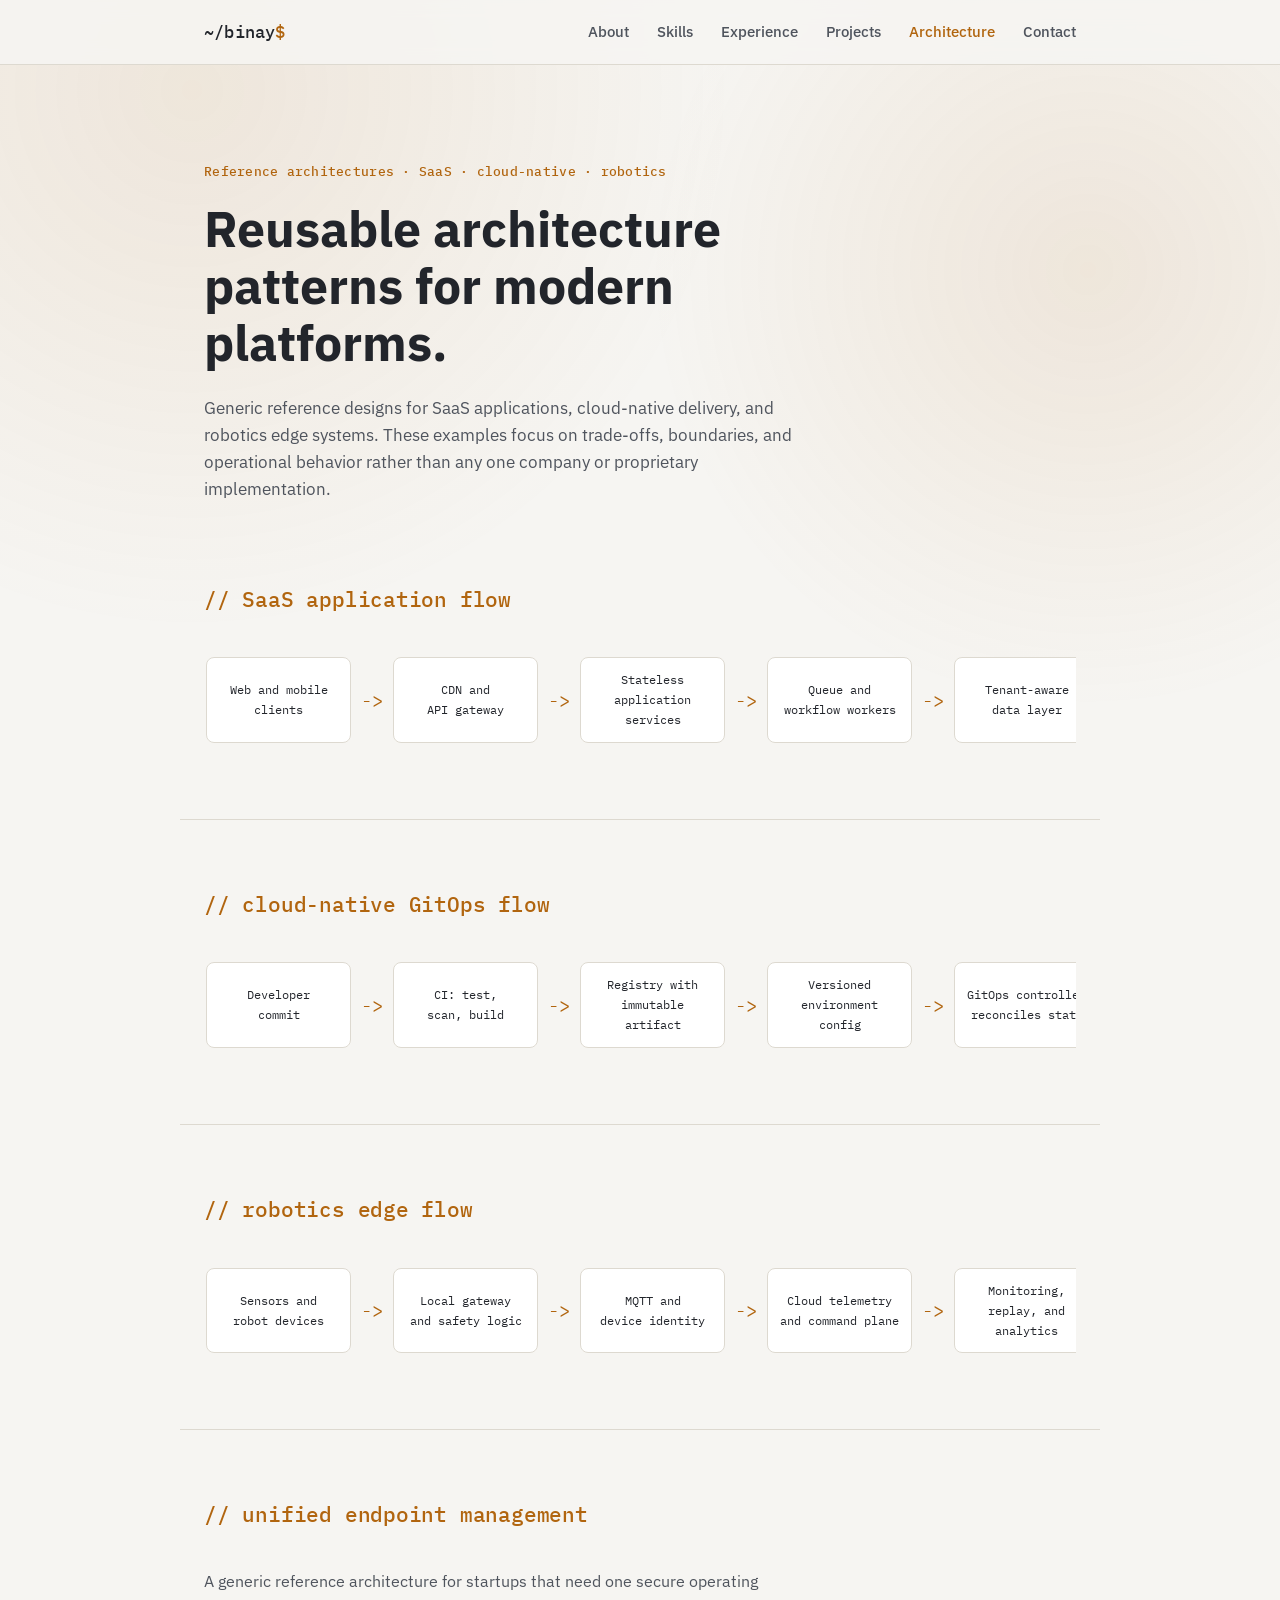
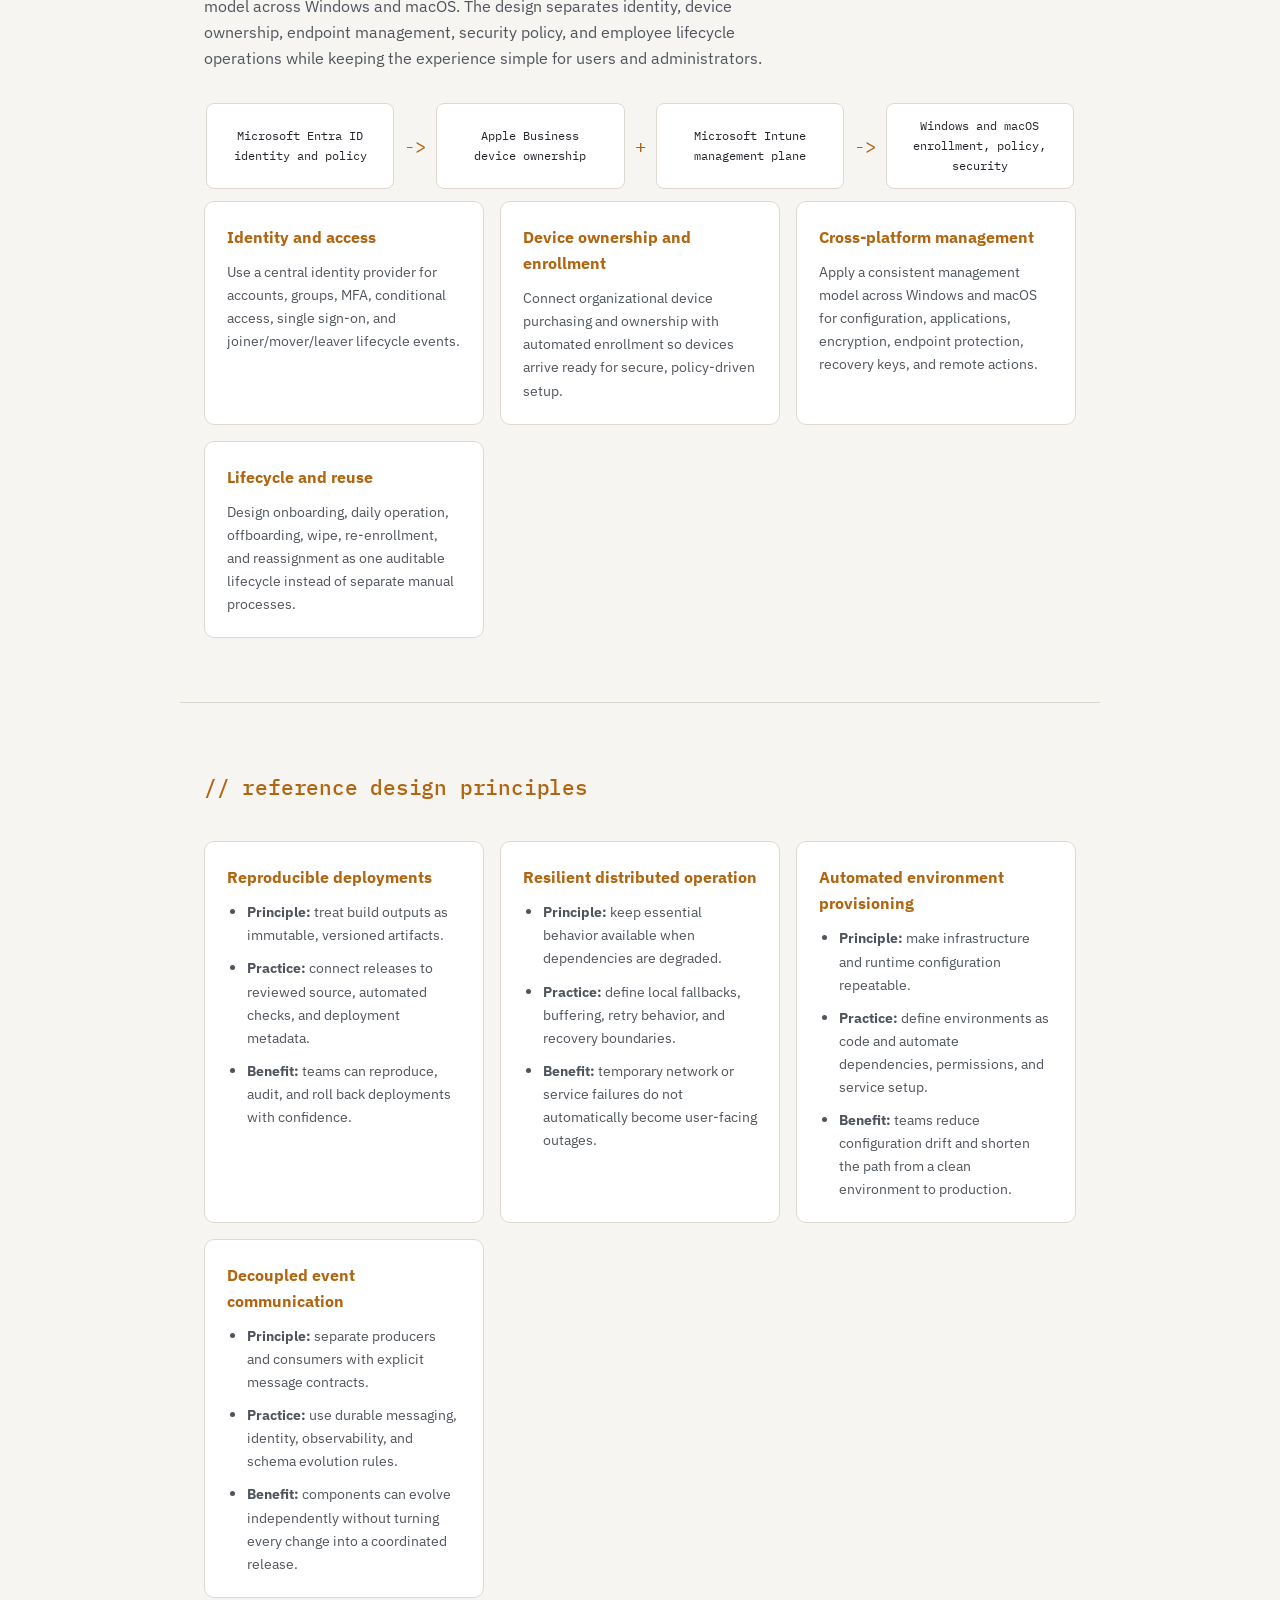
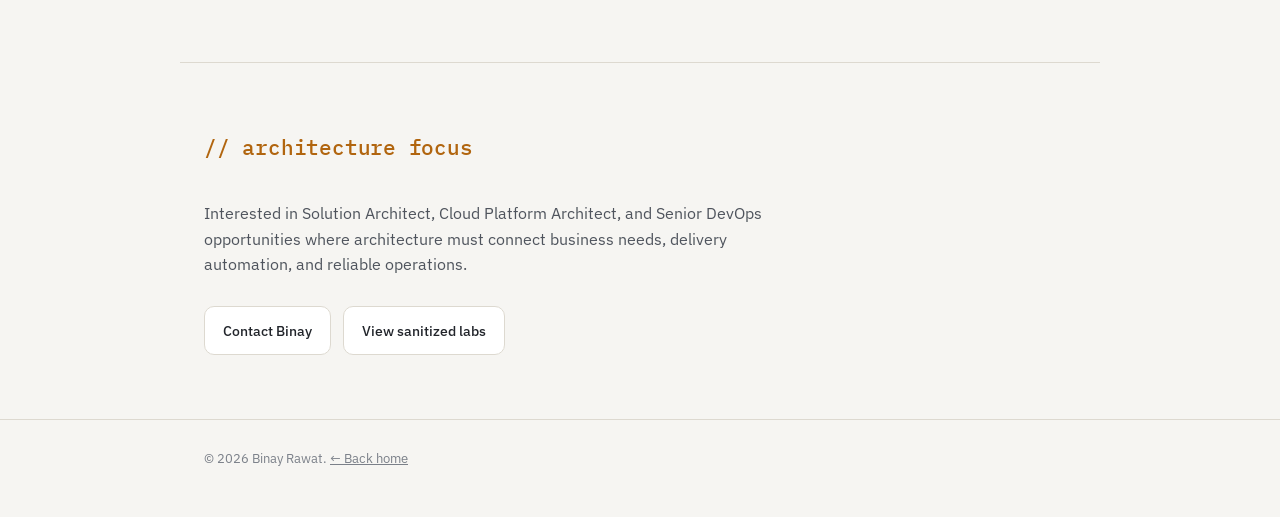
==== commit 31df54b3: "Polish portfolio: cert line, title, image, previews, a11y - Shorten DevOps Pro cert line to match th" ====
--- a/architecture.html
+++ b/architecture.html
@@ -5,6 +5,12 @@
 <meta name="viewport" content="width=device-width, initial-scale=1.0" />
 <title>Architecture — Binay Rawat</title>
 <meta name="description" content="Sanitized architecture decisions and delivery flows by Binay Rawat." />
+<meta property="og:type" content="website" />
+<meta property="og:title" content="Architecture — Binay Rawat" />
+<meta property="og:description" content="Sanitized architecture decisions and delivery flows by Binay Rawat." />
+<meta property="og:url" content="https://binayrawat.github.io/architecture.html" />
+<meta property="og:image" content="https://binayrawat.github.io/profile.jpg" />
+<meta name="twitter:card" content="summary" />
 <link rel="icon" href="data:image/svg+xml,<svg xmlns=%22http://www.w3.org/2000/svg%22 viewBox=%220 0 100 100%22><text y=%22.9em%22 font-size=%2290%22>☁️</text></svg>" />
 <link rel="preconnect" href="https://fonts.googleapis.com">
 <link rel="preconnect" href="https://fonts.gstatic.com" crossorigin>
--- a/style.css
+++ b/style.css
@@ -172,6 +172,7 @@
 .profile-portrait img {
   display: block;
   width: 100%;
+  height: auto;
   aspect-ratio: 1;
   object-fit: cover;
   object-position: center top;
@@ -200,7 +201,7 @@
   text-transform: uppercase;
 }
 .hero--simple { display: block; }
-.hero--simple h1 { max-width: 24ch; }
+.hero.hero--simple h1 { max-width: 24ch; }
 .eyebrow {
   font-family: var(--font-mono);
   color: var(--accent);
@@ -488,6 +489,8 @@
 }
 .flow-arrow {
   align-self: center;
+  flex-shrink: 0;
+  white-space: nowrap;
   color: var(--accent);
   font-family: var(--font-mono);
   font-size: 1.2rem;
@@ -514,7 +517,6 @@
   color: var(--text-dimmer);
   font-size: 0.85rem;
   margin: 0;
-  overflow-wrap: anywhere;
 }
 
 /* Contact */
@@ -576,6 +578,11 @@
   overflow-x: auto;
   margin: 0 0 4px;
 }
+:not(pre) > code {
+  font-family: var(--font-mono);
+  font-size: 0.88em;
+  color: var(--text);
+}
 pre code {
   font-family: var(--font-mono);
   font-size: 0.82rem;
@@ -609,13 +616,13 @@
   padding: 3px 10px;
 }
 
-/* Reveal animation */
-.reveal {
+/* Reveal animation (only when JS is running, so content stays visible without it) */
+.js .reveal {
   opacity: 0;
   transform: translateY(16px);
   transition: opacity 0.6s ease, transform 0.6s ease;
 }
-.reveal.is-visible {
+.js .reveal.is-visible {
   opacity: 1;
   transform: translateY(0);
 }
@@ -634,9 +641,14 @@
     gap: 0;
     padding: 8px 24px 16px;
     transform: translateY(-130%);
+    visibility: hidden;
+    transition: transform 0.2s ease, visibility 0s linear 0.2s;
+  }
+  .nav.is-open {
+    transform: translateY(0);
+    visibility: visible;
     transition: transform 0.2s ease;
   }
-  .nav.is-open { transform: translateY(0); }
   .nav a {
     padding: 12px 0;
     width: 100%;
